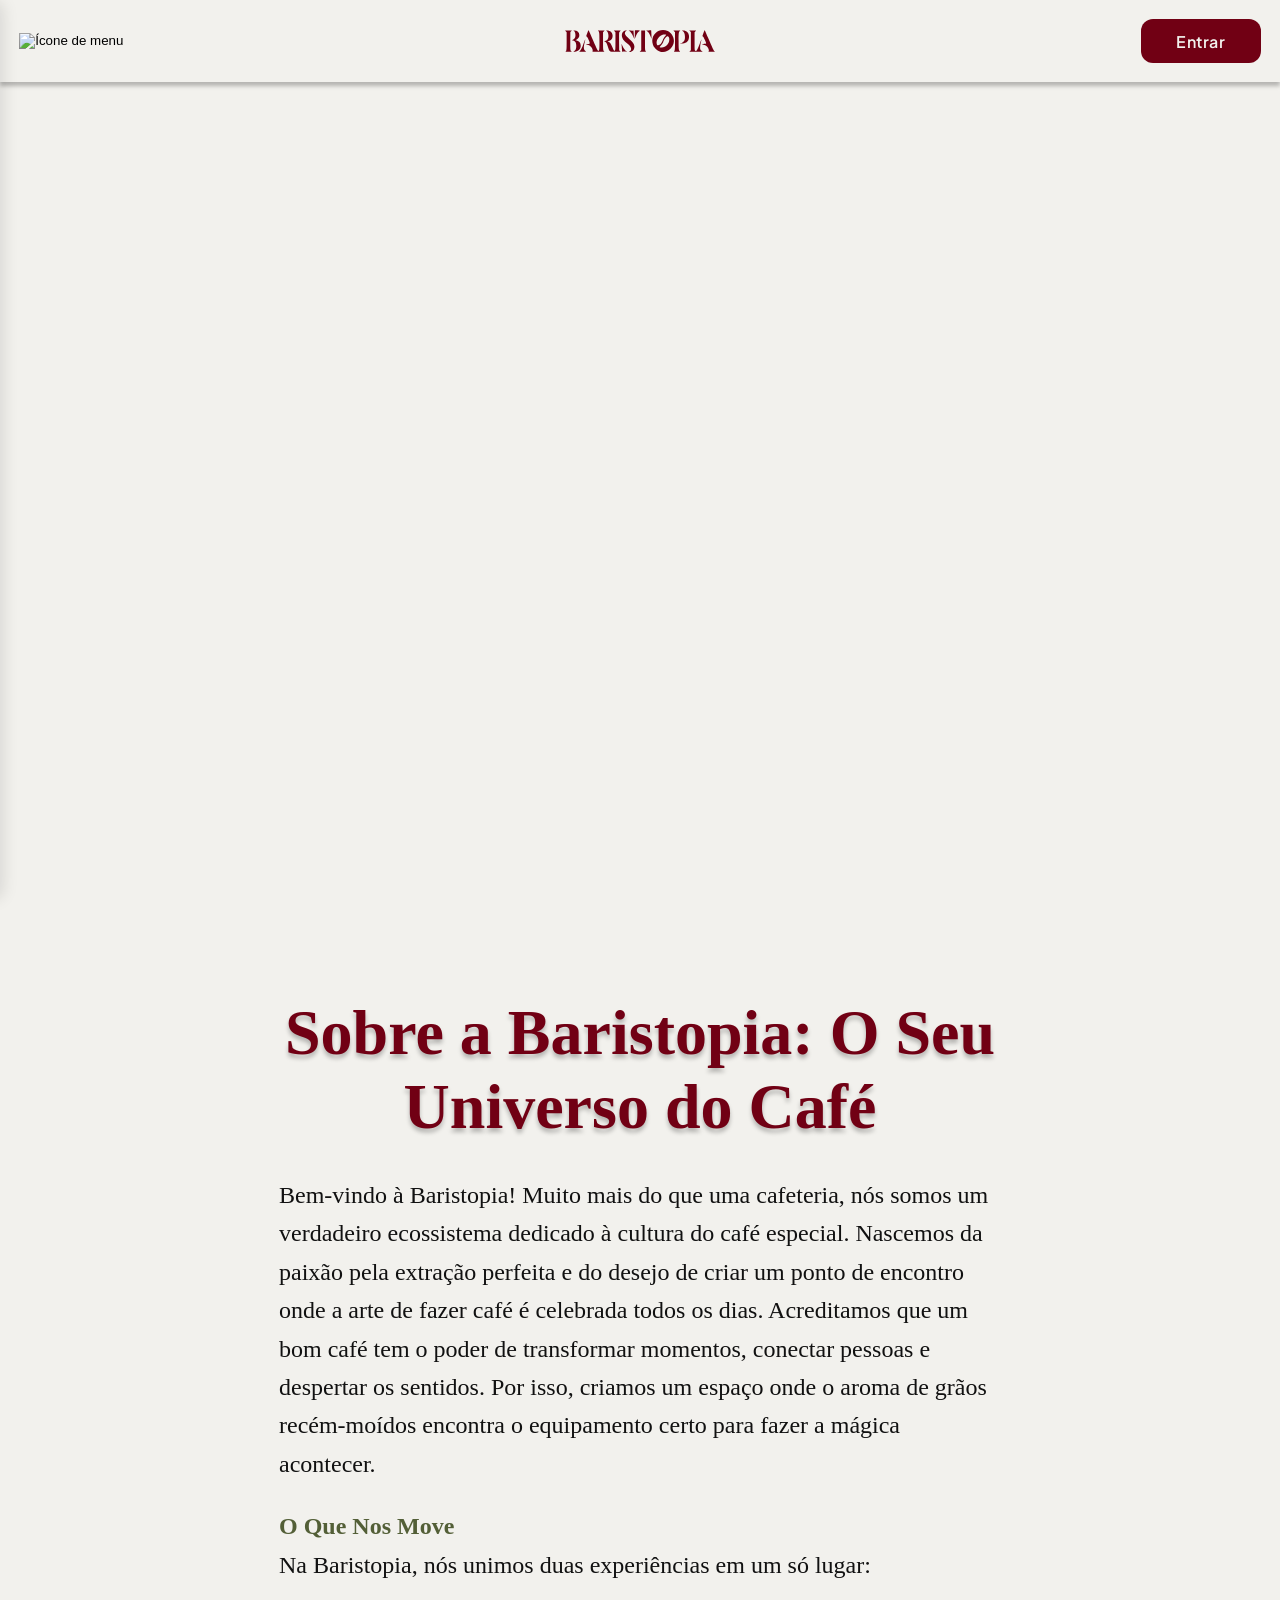
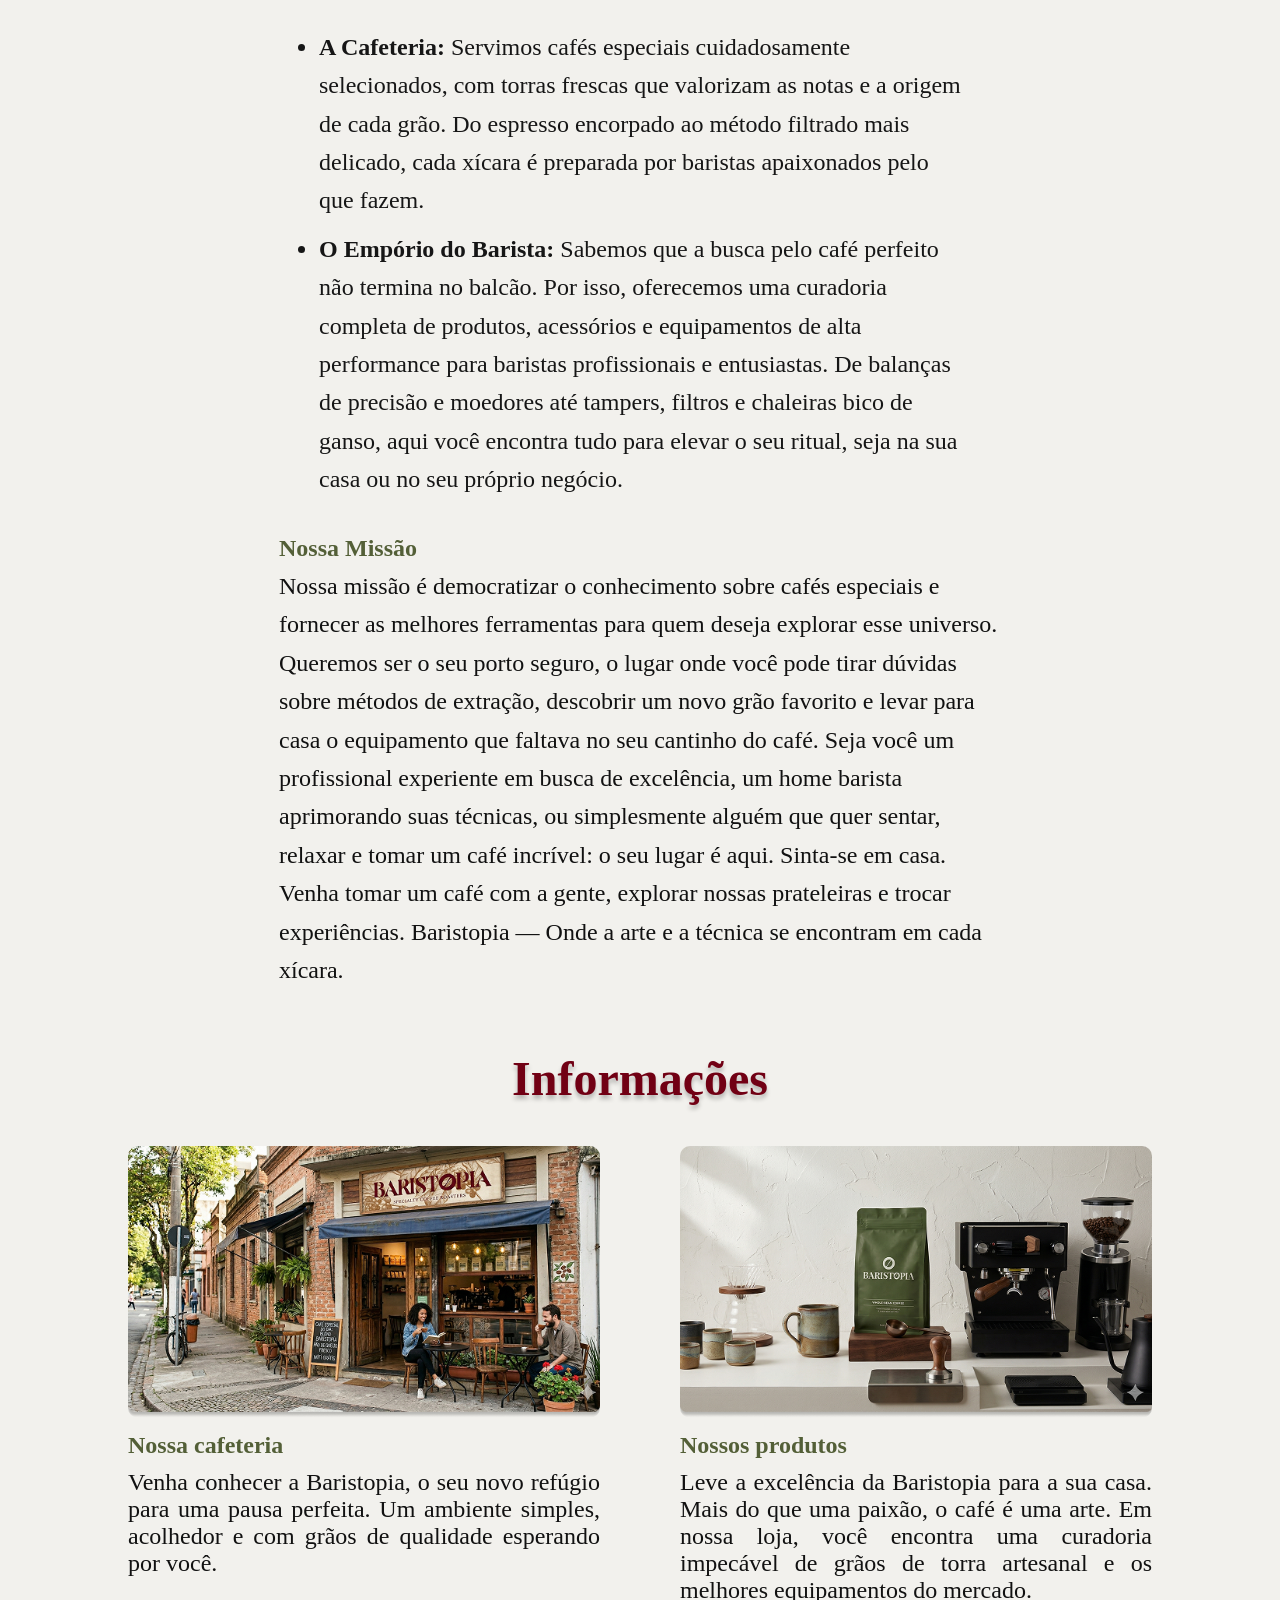
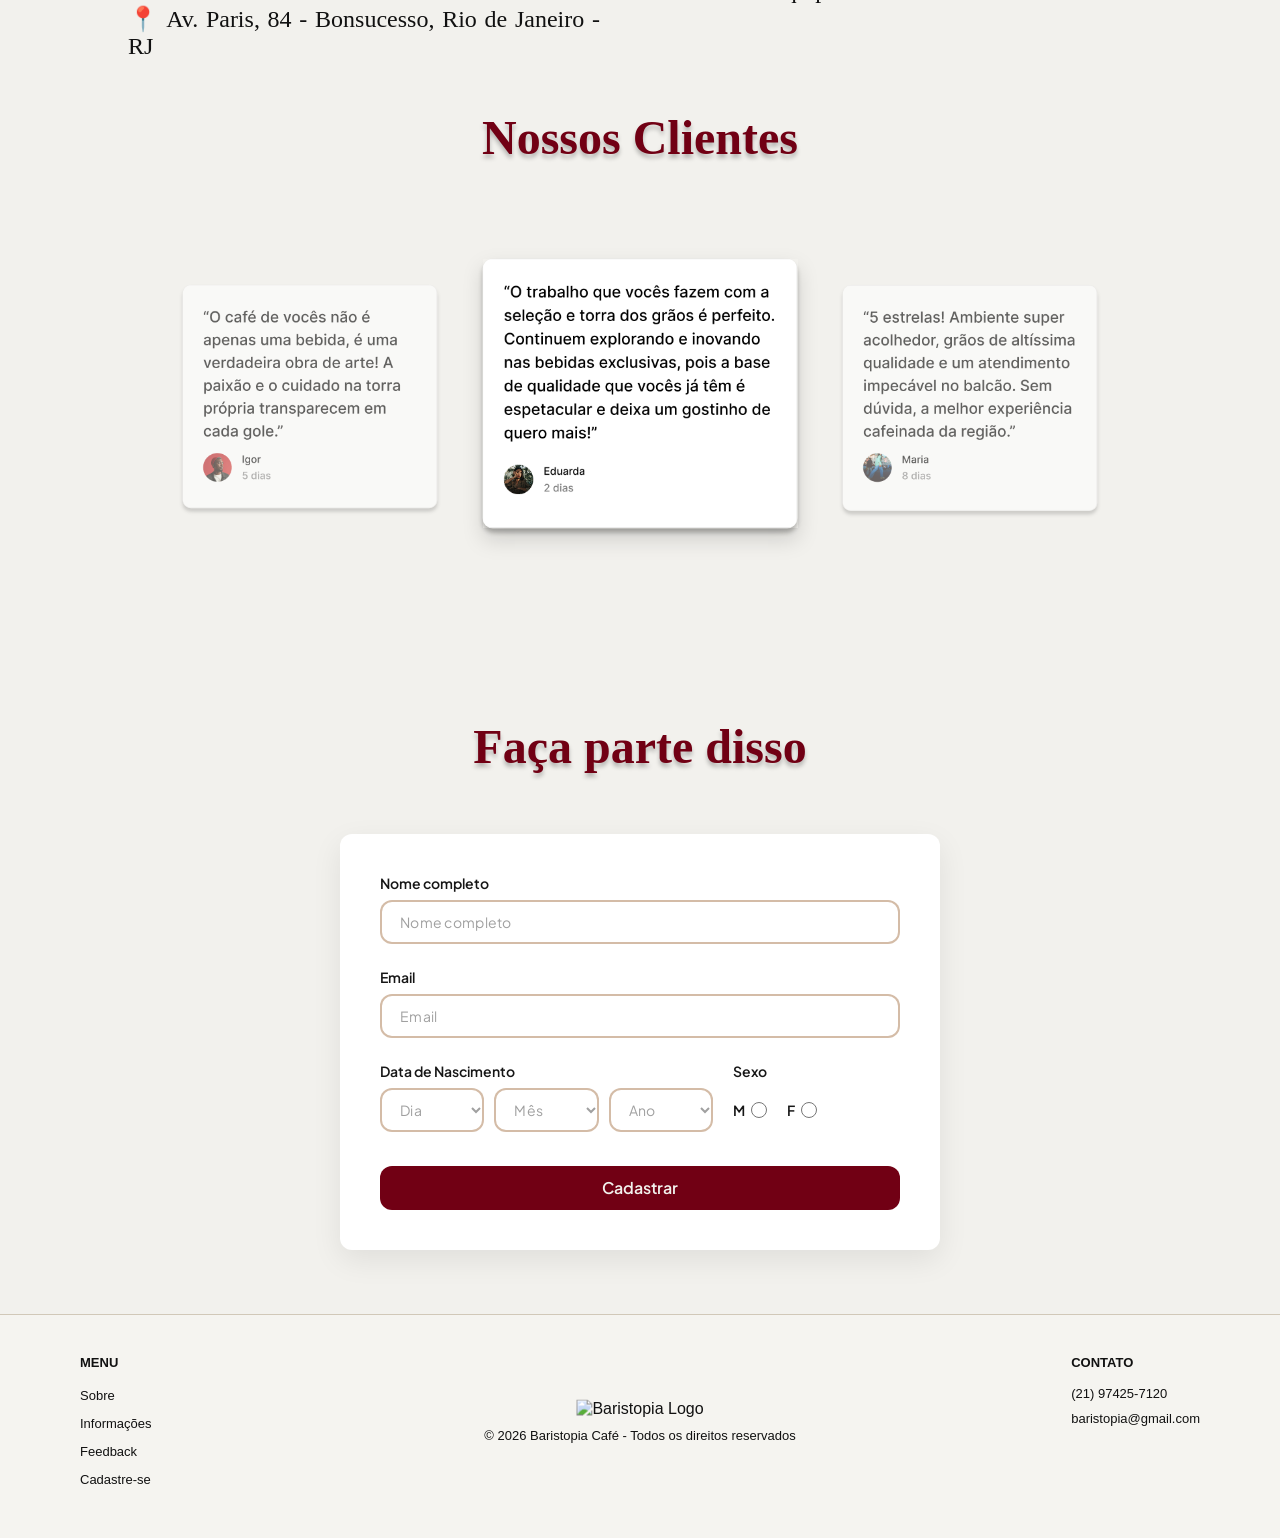
==== index.html @ da921f3c "atualização da página inicial" ====
<!DOCTYPE html>
<html lang="pt-br">
<head>
    <meta charset="UTF-8">
    <meta name="viewport" content="width=device-width, initial-scale=1.0">
    <title>Baristopia | Inicio</title>
    <!--Ícone da aba-->
    <link rel="icon" type="image/svg+xml" href="../assets/icons/logo-light.svg">
    <link rel="stylesheet" href="../css/main.css">
    <link rel="stylesheet" href="../css/components/modal.css">
    <link rel="stylesheet" href="../css/responsive.css">
    <link rel="stylesheet" href="../css/components/scrollbar.css">
</head>

<body>

    <div id="navbar-root"></div>
    
    <div class="container-imagem-inicio">
        <video autoplay loop muted playsinline class="imagem-inicio">
            <source src="/assets/video/20534643-uhd_3840_2160_24fps.mp4" type="video/mp4">
        </video>
    </div>

    <main>
        
        <section id="sobre" class="sobre">
            <h2 class="sobre-titulo">Sobre a Baristopia: O Seu Universo do Café</h2>
            
            <div class="sobre-caixa">
                <p class="sobre-paragrafo">
                    Bem-vindo à Baristopia! Muito mais do que uma cafeteria, nós somos um verdadeiro ecossistema dedicado à cultura do café especial. Nascemos da paixão pela extração perfeita e do desejo de criar um ponto de encontro onde a arte de fazer café é celebrada todos os dias. Acreditamos que um bom café tem o poder de transformar momentos, conectar pessoas e despertar os sentidos. Por isso, criamos um espaço onde o aroma de grãos recém-moídos encontra o equipamento certo para fazer a mágica acontecer.
                </p>

                <h5 class="titulo-simples">O Que Nos Move</h5>
                <p class="sobre-paragrafo">Na Baristopia, nós unimos duas experiências em um só lugar:</p>
                <ul>
                    <li><strong>A Cafeteria:</strong> Servimos cafés especiais cuidadosamente selecionados, com torras frescas que valorizam as notas e a origem de cada grão. Do espresso encorpado ao método filtrado mais delicado, cada xícara é preparada por baristas apaixonados pelo que fazem.</li>
                    <li><strong>O Empório do Barista:</strong> Sabemos que a busca pelo café perfeito não termina no balcão. Por isso, oferecemos uma curadoria completa de produtos, acessórios e equipamentos de alta performance para baristas profissionais e entusiastas. De balanças de precisão e moedores até tampers, filtros e chaleiras bico de ganso, aqui você encontra tudo para elevar o seu ritual, seja na sua casa ou no seu próprio negócio.</li>
                </ul>

                <h5 class="titulo-simples">Nossa Missão</h5>
                <p class="sobre-paragrafo">
                    Nossa missão é democratizar o conhecimento sobre cafés especiais e fornecer as melhores ferramentas para quem deseja explorar esse universo. Queremos ser o seu porto seguro, o lugar onde você pode tirar dúvidas sobre métodos de extração, descobrir um novo grão favorito e levar para casa o equipamento que faltava no seu cantinho do café. Seja você um profissional experiente em busca de excelência, um home barista aprimorando suas técnicas, ou simplesmente alguém que quer sentar, relaxar e tomar um café incrível: o seu lugar é aqui. Sinta-se em casa. Venha tomar um café com a gente, explorar nossas prateleiras e trocar experiências. Baristopia — Onde a arte e a técnica se encontram em cada xícara.
                </p>
            </div>
        </section>

        <section id="informacoes" class="informações">
            <h2 class="informações-titulo">Informações</h2>
            
            <div class="informações-caixa">
                <div class="informações-card">
                    <img src="../assets/img/FOTO FRENTE LOJA.png" alt="Fachada da cafeteria Baristopia" class="informações-imagem">
                    <div class="caixa-textos-informações">
                        <h3 class="info-informações">Nossa cafeteria</h3>
                        <p class="paragrafo-informações">Venha conhecer a Baristopia, o seu novo refúgio para uma pausa perfeita. Um ambiente simples, acolhedor e com grãos de qualidade esperando por você.</p>
                        <br>
                        <p class="paragrafo-informações">📍 Av. Paris, 84 - Bonsucesso, Rio de Janeiro - RJ</p>
                    </div>
                </div>
                
                <div class="informações-card">
                    <img src="../assets/img/BANNER 1.png" alt="Equipamentos e grãos de café especiais" class="informações-imagem">
                    <div class="caixa-textos-informações">
                        <h3 class="info-informações">Nossos produtos</h3>
                        <p class="paragrafo-informações">Leve a excelência da Baristopia para a sua casa. Mais do que uma paixão, o café é uma arte. Em nossa loja, você encontra uma curadoria impecável de grãos de torra artesanal e os melhores equipamentos do mercado.</p>
                    </div>
                </div>
            </div>
        </section>

<!-- ESTRUTURA DA SESSÃO FEEDBACK(INICIO)-->

        <section id="feedback" class="feedback">
            <h2 class="feedback-titulo">Nossos Clientes</h2>

            <div class="carrossel-container">
                <div class="feedback-caixa" id="track">
                    
                    <div class="feedback-card pos-esq">
                        <img src="../assets/img/Igor comentario.png" alt="Comentário do cliente Igor" class="feedback-imagem">
                    </div>
                    
                    <div class="feedback-card pos-cen"> 
                        <img src="../assets/img/Eduarda comentario.png" alt="Comentário da cliente Eduarda" class="feedback-imagem">
                    </div>
                    
                    <div class="feedback-card pos-dir">
                        <img src="../assets/img/Maria comentario.png" alt="Comentário da cliente Maria" class="feedback-imagem">
                    </div>

                </div>
            </div>
        </section>

<!-- ESTRUTURA DA SESSÃO FEEDBACK(FINAL)-->

        <section id="formulario-sessao" class="formulario">
            <h2 class="cadastro-titulo">Faça parte disso</h2>
            
            <div class="card-formulario">
                <form class="formulario-cadastro" id="formulario" action="#" method="POST">

                    <div class="grupo-form">
                        <label for="nome">Nome completo</label>
                        <input type="text" id="nome" name="nome" placeholder="Nome completo" class="campo-form" required>
                    </div>

                    <div class="grupo-form">
                        <label for="email">Email</label>
                        <input type="email" id="email" name="email" placeholder="Email" class="campo-form" required>
                    </div>

                    <div class="linha-dividida">
                        
                        <div class="grupo-form box-data">
                            <label>Data de Nascimento</label>
                            <div class="caixa-selects">
                                <select name="dia" id="dia" class="campo-form select-data" required>
                                    <option value="" disabled selected>Dia</option>
                                </select>
                                
                                <select name="mes" id="mes" class="campo-form select-data" required>
                                    <option value="" disabled selected>Mês</option>
                                </select>
                                
                                <select name="ano" id="ano" class="campo-form select-data" required>
                                    <option value="" disabled selected>Ano</option>
                                </select>
                            </div>
                        </div>

                        <div class="grupo-form box-sexo">
                            <label>Sexo</label>
                            <div class="caixa-radios">
                                <label class="radio-label">
                                    M <input type="radio" name="sexo" value="M" required>
                                </label>
                                <label class="radio-label">
                                    F <input type="radio" name="sexo" value="F" required>
                                </label>
                            </div>
                        </div>

                    </div>

                    <button type="submit" class="botao-form botao-largo">Cadastrar</button>

                </form>
            </div>
        </section>

    </main>

    <footer class="rodape-baristopia">
    
    <div class="coluna-rodape menu">
        <h4>MENU</h4>
        <ul>
        <li><a href="#sobre">Sobre</a></li>
        <li><a href="#informacoes">Informações</a></li>
        <li><a href="#feedback">Feedback</a></li>
        <li><a href="../pages/form.html">Cadastre-se</a></li>
        </ul>
    </div>

    <div class="coluna-rodape marca">
        <img src="../assets/img/logo Baristopia.svg" alt="Baristopia Logo" class="logo-img">
        <p>&copy; 2026 Baristopia Café - Todos os direitos reservados</p>
    </div>

    <div class="coluna-rodape contato">
        <h4>CONTATO</h4>
        <p>(21) 97425-7120</p>
        <p>baristopia@gmail.com</p>
    </div>

    </footer>

    <script src="../js/navbar.js"></script>
    
    <script src="../js/main.js" defer></script>
    
</body>

</html>
---- css/main.css ----
@import url('reset.css');
@import url('fonts.css');
@import url('components/buttons.css');
@import url('components/inputs.css');

:root{
    /*Fontes primitivas*/
    --font-family-serif: 'DM Serif Display', serif;
    --font-family-sans: 'Plus Jakarta Sans', sans-serif;
    --font-family-display: 'Tenor sans', sans-serif;

    /*Fontes semânticas*/
    --ff-title: var(--font-family-serif);
    --ff-body: var(--font-family-sans);
    --ff-detail: var(--font-family-display);

    /* Paleta base */
    --cherry-light: #A61A2E;
    --cherry-medium: #710014;
    --cherry-dark: #4D000E;

    --olive-light: #7A8B56;
    --olive-medium: #535F37;
    --olive-dark: #3A4226;
    
    --beige-light: #E5D8CC;
    --beige-medium: #D4BCA7;
    --beige-dark: #B38F6F;

    --offwhite: #F2F1ED;
    --charcoal: #161616;

    
    /* Cores semânticas*/
    
    /*Cores globais*/
    --bg-light: var(--offwhite);
    --text-light: var(--charcoal);
    --clr-primaria: var(--cherry-medium);
    --clr-secundaria: var(--olive-medium);

    /* Botão primário*/
    --btn-primary-bg-default: var(--cherry-medium);
    --btn-primary-bg-hover: var(--cherry-light);
    --btn-primary-bg-pressed: var(--cherry-dark);
    
    --btn-primary-text-default: var(--offwhite);
    --btn-primary-text-disabled: var(--beige-dark);
    
    /* Botão secundário */
    --btn-secondary-text-default: var(--beige-dark);
    
    --btn-secondary-bg-hover: var(--beige-medium);
    --btn-secondary-text-hover: var(--charcoal);    
    
    --btn-secondary-bg-pressed: var(--beige-dark);  
    --btn-secondary-text-pressed: var(--offwhite);
    
    /* Botão terciário */
    --btn-tertiary-text-default: var(--beige-dark);
    --btn-tertiary-text-hover: var(--cherry-medium);
    --btn-tertiary-text-pressed: var(--cherry-dark);
    
    /* cores globais dos botões */
    --btn-border-default: var(--beige-dark);
    --btn-bg-disabled: var(--beige-light);
    --btn-text-disabled: var(--charcoal);
    --btn-focus-outline: var(--olive-medium);


    /* estrutura dos botões */
    --btn-height:44px;
    --btn-min-width: 120px;
    --btn-padding: 8px 16px;
    --btn-border-radius: 12px;
    --btn-font-family: var(--ff-body);
    --btn-font-size: 16px;
    --btn-letter-spacing: 0.04em;
    --btn-transition: all 0.2s ease-in-out;
    --btn-box-shadow: 0px 6px 10px color-mix(in srgb, var(--charcoal) 20%, transparent);
    --btn-transform: translateY(-0.8px); 

    /*estrutura dos inputs*/
    --input-box-sizing: border-box;
    --input-height: 44px;
    --input-min-width: 100px;
    --input-border-radius: 12px;
    --input-pd: 12px 16px;
    --input-ff: var(--ff-body);
    --input-fs: 14px;
    --input-ls: 0.02em;
    --input-bg: var(--offwhite);
}

html, body{
    background-color: var(--bg-light);
    color: var(--text-light);
    scroll-behavior: smooth;
    overflow-x: hidden;
    width: 100%;
    position: relative;
    margin: 0;
    padding: 0;
}

.container-imagem-inicio {
    /* Define o container para o tamanho exato da tela */
    width: 100%;
    height: 100vh;
    overflow: hidden; /* Esconde qualquer pedaço da imagem que vazar */
}

.imagem-inicio {
    width: 100%;
    height: 100%;
    
    /* A mágica acontece aqui: faz a imagem se comportar como um background-size: cover */
    object-fit: cover; 
    
    /* Centraliza o foco da imagem */
    object-position: center;
}

.navegacao {
    position: fixed;
    top: 0;
    left: 0;
    width: 100%;
    z-index: 100;
    padding: 1.2rem;
    box-shadow: rgba(0, 0, 0, 0.25) 0px 4px 4px;
    transition: background-color 0.4s ease, box-shadow 0.4s ease, padding 0.4s ease;
}

.navegacao.com-fundo {
    background-color: var(--bg-light);
    box-shadow: rgba(0, 0, 0, 0.25) 0px 4px 4px;
    padding: 1rem 1.5rem;
}

.navegacao-links {
    display: flex;
    align-items: center;
    justify-content: space-between;
    max-width: 100%;
    margin: 0 auto;
}

.logo {
    position: fixed;
    left: 50%;
    transform: translateX(-50%);
    max-width: 150px;
    width: 100%;
}

.sobre {
    display: flex;
    flex-direction: column;;
    align-items: center;
    justify-content: center;
    padding: 6rem 2rem;
    max-width: 850px;
    margin: 0 auto;
    margin-bottom: -90px;
}

.sobre-caixa ul {
    padding: 20px 40px;
    list-style-type: disc;
}

.titulo-simples {
    font-size: 24px;
    color: var(--clr-secundaria);
    margin-bottom: 0%;
    text-align: left;
}

.sobre-titulo {
    text-shadow: 0px 4px 4px rgba(0, 0, 0, 0.25);
    font-size: 64px;
    max-width: 750px;
    color: var(--clr-primaria);
    margin-bottom: 0px;
    text-align: center;
}

.sobre-caixa {
    padding: 2rem;
    border-radius: 10px;
    font-size: 24px;
    line-height: 1.6;
    text-align: left;
}

.sobre-paragrafo {
    margin-bottom: 24px;
    font-size: 24px;
    text-align: left;
}

.informações-titulo {
    text-shadow: 0px 4px 4px rgba(0, 0, 0, 0.25);
    font-size: 48px;
    color: var(--clr-primaria);
    margin-bottom: 40px;
    text-align: center;
}

.informações-caixa {
    display: grid;
    grid-template-columns: repeat(auto-fit, minmax(300px, 1fr));
    gap: 5rem;
    max-width: 80%;
    margin: 0 auto;
    margin-bottom: 40px;
}

.informações-imagem {
    width: 100%;
    height: auto;
    border-radius: 10px;
    margin-bottom: 10px;
}

.info-informações {
    font-size: 24px;
    color: var(--clr-secundaria);
    margin-bottom: 10px;
    text-align: left;
}

.paragrafo-informações {
    font-size: 24px;
    text-align: justify;
}
/* --- Seção Feedback (inicio) --- */

.feedback-titulo {
    text-shadow: 0px 4px 4px rgba(0, 0, 0, 0.25);
    font-size: 48px;
    color: var(--clr-primaria);
    margin-bottom: 60px;
    text-align: center;
}

.carrossel-container {
    width: 100%;
    padding: 40px 0;
    display: flex;
    justify-content: center;
    overflow: hidden; /* Esconde o que vazar pros lados */
}

.feedback-caixa {
    position: relative;
    width: 110%;
    max-width: 900px;
    height: 350px; /* Importante: ajuste esse valor conforme a altura real da sua imagem */
    cursor: pointer;
}

.feedback-card {
    position: absolute;
    left: 50%; /* Ponto de partida de todos é o meio exato */
    top: 0;
    width: 300px;
    margin-left: -150px; /* Puxa metade da largura para centralizar o eixo perfeitamente */
    transition: all 0.8s ease-in-out; /* Transição suave de 0.8 segundos */
}

/* --- As classes que o JS vai ficar trocando --- */

.pos-esq {
    transform: translateX(-110%) scale(0.85); /* Joga pra esquerda e diminui */
    opacity: 0.6; /* Deixa mais transparente */
    z-index: 1; /* Fica atrás */
}

.pos-cen {
    transform: translateX(0) scale(1.05); /* Fica no meio e aumenta */
    opacity: 1; /* Totalmente visível */
    z-index: 3; /* Fica na frente de todos */
    box-shadow: 0px 10px 20px rgba(0,0,0,0.15);
}

.pos-dir {
    transform: translateX(110%) scale(0.85); /* Joga pra direita e diminui */
    opacity: 0.6;
    z-index: 1; /* Fica atrás */
}

.feedback-imagem {
    width: 100%;
    display: block;
    border-radius: 8px;
    height: auto;
    border-radius: 10px;
    box-shadow: rgba(0, 0, 0, 0.25) 0px 4px 4px;
}

/* --- Seção Formulário (final) --- */

.cadastro-titulo {
    text-shadow: 0px 4px 4px rgba(0, 0, 0, 0.25);
    font-size: 48px;
    color: var(--clr-primaria);
    margin-bottom: 60px;
    text-align: center;
}

.formulario {
    padding: 4rem 2rem;
    display: flex;
    justify-content: center; /* Centraliza o card na tela */
    flex-direction: column; /* Empilha o título e o card na vertical */
    align-items: center;    /* Centraliza tudo no meio da tela */
}

/* O "Card" branco flutuante */
.card-formulario {
    background-color: #FFFFFF;
    padding: 40px;
    border-radius: 12px;
    width: 100%;
    max-width: 600px; /* Largura máxima idêntica a da imagem */
    box-shadow: 0px 10px 30px rgba(0, 0, 0, 0.08); /* Sombra bem suave e elegante */
}

.formulario-cadastro {
    display: flex;
    flex-direction: column;
    gap: 24px; /* Espaço entre as linhas do formulário */
}

.grupo-form {
    display: flex;
    flex-direction: column;
    gap: 8px;
}

.grupo-form label {
    font-family: var(--ff-body);
    color: var(--text-light); /* Cor do texto escuro */
    font-weight: 600;
    font-size: 14px;
}

.formulario-cadastro input,
.formulario-cadastro select {
    margin: 0; /* Mata o margin de 200px que estava quebrando tudo */
}

/* Estilo das Caixas de Input e Select */
.campo-form {
    width: 100%; /* Obriga o input a preencher todo o espaço disponível */
    box-sizing: border-box;
    height: var(--input-height);
    border-radius: var(--input-border-radius);
    padding: var(--input-pd);
    font-family: var(--input-ff);
    font-size: 14px;
    background: transparent;
    color: var(--text-light);
    outline: none;
    transition: border 0.3s ease;
}
/* Cor do texto quando é placeholder (placeholder-shown) */
.campo-form::placeholder,
.select-data:invalid {
    color: #A0A0A0; /* Cor cinza clarinha pros textos "Dia", "Mês", etc */
}

.campo-form:focus {
    border-color: var(--clr-primaria); /* Fica vermelho quando clica */
}

/* --- Layout da Linha Dividida (Data e Sexo) --- */
.linha-dividida {
    display: flex;
    justify-content: space-between;
    gap: 20px;
}

/* Ajustes da área de Data */
.box-data {
    flex: 2; /* Ocupa mais espaço */
}

.caixa-selects {
    display: flex;
    gap: 10px;
}

.select-data {
    width: 100%;
    cursor: pointer;
}

/* Ajustes da área de Sexo */
.box-sexo {
    flex: 1; /* Ocupa menos espaço */
}

.caixa-radios {
    display: flex;
    align-items: center;
    gap: 20px;
    height: var(--input-height); /* Mesma altura dos inputs para alinhar certinho */
}

.radio-label {
    display: flex;
    align-items: center;
    gap: 6px;
    font-size: 14px;
    font-family: var(--ff-body);
    color: var(--text-light);
    cursor: pointer;
}

/* Customização da bolinha do Radio (opcional, para ficar na cor do tema) */

input[type="radio"] {
    accent-color: var(--clr-primaria);
    width: 16px;
    height: 16px;
    cursor: pointer;
}

/* Botão Largo de Cadastrar */
.botao-largo {
    width: 100%;
    height: var(--btn-height);
    border-radius: var(--btn-border-radius);
    background-color: var(--btn-primary-bg-default);
    color: var(--btn-primary-text-default);
    font-family: var(--btn-font-family);
    font-size: 16px;
    font-weight: 600;
    border: none;
    cursor: pointer;
    margin-top: 10px;
    transition: var(--btn-transition);
}

.botao-largo:hover {
    background-color: var(--btn-primary-bg-hover);
    transform: translateY(-2px);
}

/* footer */

/* o contêiner principal */
.rodape-baristopia {
  display: flex;
  justify-content: space-between;
  align-items: flex-start;
  background-color: #f5f4f0; /* um tom meio bege, meio pálido */
  padding: 40px 80px; 
  border-top: 1px solid #d1c8b8; /* a linha sutil no topo */
  font-family: sans-serif;
  color: #111;
  position: relative;
}

/* as colunas respirando */
.coluna-rodape {
  display: flex;
  flex-direction: column;
}

/* centralizando a marca no meio da tela */
.marca {
  position: absolute;
  left: 50%;
  top: 50%;
  transform: translate(-50%, -50%);
  
  display: flex;
  flex-direction: column;
  align-items: center;
  text-align: center;
  width: max-content; /* garante que o texto não quebre sem necessidade */
}

.logo-img {
  max-width: 220px;
  margin-bottom: 10px;
}

/* tipografia e pequenos detalhes */
h4 {
  font-size: 13px;
  margin-bottom: 16px;
  text-transform: uppercase;
}

ul {
  list-style: none;
  padding: 0;
  margin: 0;
}

li {
  margin-bottom: 10px;
}

a, p {
  text-decoration: none;
  color: #111;
  font-size: 13px;
  margin: 0 0 10px 0;
}

a:hover {
  opacity: 0.6; /* um efeito fantasma leve quando passa o mouse */
}

/*LOJA TESTE*/

.cafes-titulo {
    text-shadow: 0px 4px 4px rgba(0, 0, 0, 0.25);
    font-size: 48px;
    color: var(--clr-primaria);
    margin-bottom: 60px;
    text-align: center;
}

.equipamentos-titulo {
    text-shadow: 0px 4px 4px rgba(0, 0, 0, 0.25);
    font-size: 48px;
    color: var(--clr-primaria);
    margin-bottom: 60px;
    text-align: center;
}

.kits-titulo {
    text-shadow: 0px 4px 4px rgba(0, 0, 0, 0.25);
    font-size: 48px;
    color: var(--clr-primaria);
    margin-bottom: 60px;
    text-align: center;
}

.card-produto {
    background-color: #FFFFFF;
    border-radius: 16px;
    width: 100%;
    max-width: 280px; 
    display: flex;
    flex-direction: column;
    overflow: hidden; /* Garante que a imagem não vaze as bordas arredondadas */
    box-shadow: 0px 4px 12px color-mix(in srgb, var(--charcoal) 10%, transparent);
    padding-bottom: 24px;
    transition: transform 0.3s ease;
}

.card-produto:hover {
    transform: translateY(-4px); /* Efeito suave ao passar o mouse */
}

.card-imagem {
    width: 100%;
    display: flex;
    justify-content: center;
    /* Se a sua imagem for um PNG sem fundo, descomente a linha abaixo 
       para gerar aquele fundo bege da sua foto de referência: */
    /* background-color: #F8EFE6; */
}

.card-imagem img {
    width: 100%;
    height: auto;
    object-fit: cover;
}

/* Textos do Card */
.card-info {
    display: flex;
    flex-direction: column;
    align-items: center;
    text-align: center;
    padding: 24px 16px 20px;
}

.produto-titulo {
    font-family: var(--ff-title);
    font-size: 20px;
    color: var(--cherry-medium);
    margin-bottom: 4px;
    text-transform: uppercase;
}

.produto-peso {
    font-family: var(--ff-body);
    font-size: 14px;
    font-weight: 500;
    color: var(--cherry-medium);
    margin-bottom: 8px;
}

.produto-preco {
    font-family: var(--ff-title);
    font-size: 24px;
    font-weight: 600;
    color: var(--cherry-medium);
}

/* Área e alinhamento dos Botões */
.card-botoes {
    display: flex;
    flex-direction: column;
    gap: 12px;
    padding: 0 20px;
}

.card-botoes .btn {
    width: 100%; /* Força os botões a preencherem a largura do card */
    font-size: 13px; /* Reduz levemente para o texto longo caber bem */
    padding: 12px 16px;
}

/* Botão Secundário Vazado (Borda Vinho) */
.btn-outline {
    background-color: transparent;
    color: var(--cherry-medium);
    border: 1.5px solid var(--cherry-medium);
    font-family: var(--ff-body);
    font-weight: 600;
    border-radius: var(--btn-border-radius);
    transition: var(--btn-transition);
    cursor: pointer;
}

.btn-outline:hover {
    background-color: var(--cherry-medium);
    color: var(--offwhite);
}

.cafes-lista, .equipamentos-lista, .kits-lista {
    display: grid;
    grid-template-columns: repeat(auto-fit, minmax(300px, 1fr));
    gap: 5rem;
    max-width: 80%;
    margin: 0 auto;
    margin-bottom: 40px;
    align-items: center;
}

/* --- Componente: Menu Lateral --- */

/* Tira o fundo do botão dos 3 traços */
.btn-menu {
    background: transparent;
    border: none;
    cursor: pointer;
    padding: 0;
    display: flex;
    align-items: center;
}

/* Estrutura do menu fora da tela */
.menu-lateral {
    position: fixed;
    top: 0;
    left: 0;
    width: 280px; 
    height: 100vh; /* Ocupa 100% da altura da tela */
    background-color: var(--beige-light); /* Puxando a cor da sua paleta */
    z-index: 9999; /* Garante que fique por cima de tudo */
    padding: 32px 24px;
    box-shadow: 4px 0 15px rgba(0, 0, 0, 0.1);
    border-top-right-radius: 12px;
    border-bottom-right-radius: 12px;
    
    /* A MÁGICA ACONTECE AQUI: */
    transform: translateX(-100%); /* Joga o menu inteiro pra fora da tela */
    transition: transform 0.4s ease-in-out; /* Faz a transição ser suave */
}

/* Quando o JavaScript adiciona essa classe, o menu vem pra posição 0 (original) */
.menu-lateral.aberto {
    transform: translateX(0);
}

/* Botão de Fechar (X) */
.btn-fechar-menu {
    background: transparent;
    border: none;
    color: var(--cherry-medium);
    cursor: pointer;
    padding: 0;
    margin-bottom: 40px;
}

.btn-fechar-menu:hover {
    color: var(--cherry-dark);
}

/* Lista de Links do menu */
.links-menu-lateral {
    list-style: none;
    padding: 0;
    margin: 0;
    display: flex;
    flex-direction: column;
}

/* As linhas separadoras igualzinhas à sua imagem */
.links-menu-lateral li {
    border-bottom: 1px solid var(--beige-medium);
}

.links-menu-lateral a {
    display: block;
    padding: 16px 0;
    text-decoration: none;
    color: var(--cherry-medium);
    font-family: var(--ff-body);
    font-weight: 500;
    font-size: 16px;
    transition: color 0.2s ease, padding-left 0.2s ease;
}

.links-menu-lateral a:hover {
    color: var(--cherry-dark);
    padding-left: 8px; /* Dá um efeitinho bem legal do link andando pro lado */
}
---- css/components/modal.css ----
.modal{
    width: 400px;
    height: fit-content;
    padding: 40px 30px;
    border-radius: 16px;
    background-color: #F2F1ED;
    box-shadow: 0px 6px 10px color-mix(in srgb, var(--charcoal) 30%, transparent);

    
    position: absolute;
    top: 70px;
    right: 16px;
    left: auto;
}

.modal[open]{
    display: flex;
    flex-direction: column;
}

.modal::backdrop{
    background-color: color-mix(in srgb, var(--charcoal) 30%, transparent);
}

.modal h2{
    margin-bottom: 20px;
    color: var(--text-light);
    font-family: var(--ff-title);
    font-weight: 400;
}

.modal p{
    color: var(--clr-primaria);
}

.modal #email{
    margin-bottom: 8px;
}

.close-button{
    margin-bottom: 10px;
    align-self: flex-end;
    height: 24px;
    width: 24px;
}

.close-button svg{
    color: var(--clr-primaria);
}
---- css/responsive.css ----
/* Regras aplicadas apenas para telas com largura máxima de 768px (Tablets e Celulares) */
@media (max-width: 768px) {
    
    .logo {
        display: none;
    }

    .marca {
        display: none;  
    }

    .linha-dividida {
        flex-direction: column; /* Coloca a Data em cima e o Sexo embaixo */
        gap: 24px;
    }

    .card-formulario {
        padding: 24px; /* Diminui o respiro do card no celular */
    }
    
    /* Redução geral de espaçamentos nas seções */
    .sobre, 
    .informações, 
    .feedback, 
    .formulario {
        padding: 4rem 1.5rem; /* Reduz o espaço nas laterais e em cima/baixo */
    }

    /* Ajuste da Tipografia (Títulos menores) */
    .sobre-titulo {
        font-size: 40px; 
    }

    .informações-titulo, 
    .feedback-titulo, 
    .cadastro-titulo {
        font-size: 32px;
        margin-bottom: 2rem;
    }

    /* Ajustes na caixa de texto "Sobre" */
    .sobre-caixa {
        padding: 1.5rem;
        font-size: 16px; /* Texto um pouco menor para não cansar a leitura */
    }

    .sobre-caixa ul {
        padding: 10px 20px; /* Reduz o recuo dos marcadores no celular */
    }

    /* Ajustes no Grid e Cards */
    .informações-caixa,
    .feedback-caixa {
        grid-template-columns: 1fr; 
        gap: 2rem; 
    }

    .paragrafo-informações,
    .sobre-paragrafo, 
    .feedback-paragrafo {
        font-size: 16px;
    }

    /* Correção do Efeito de Destaque */
    #card-central {
        transform: scale(1); /* Retira o zoom para que os cards empilhados fiquem uniformes */
    }

    /* Ajuste da Navegação (Menu) */
    .navegacao {
        padding: 1rem;
    }

    .navegacao-links .btn {
        /* Oculta ou diminui o botão de "Entrar" se faltar espaço*/
        min-width: auto;
        padding: 8px 12px;
    }
}

/* Regras para telas MUITO pequenas (Celulares antigos) */
@media (max-width: 480px) {
    .sobre-titulo {
        font-size: 32px;
    }
    
    .titulo-simples {
        font-size: 20px;
    }
}
---- css/components/scrollbar.css ----
.form-scroll{
    overflow-y: auto;
    padding-right: 20px;
}

.form-scroll::-webkit-scrollbar{
    width: 22px;
}

.form-scroll::-webkit-scrollbar-track{
    background-color: #E5D8CC;
    border-radius: 10px;
}

.form-scroll::-webkit-scrollbar-thumb{
    background-color: #B38F6F80;
    border-radius: 10px;
    border: 4px solid #E5D8CC;
}
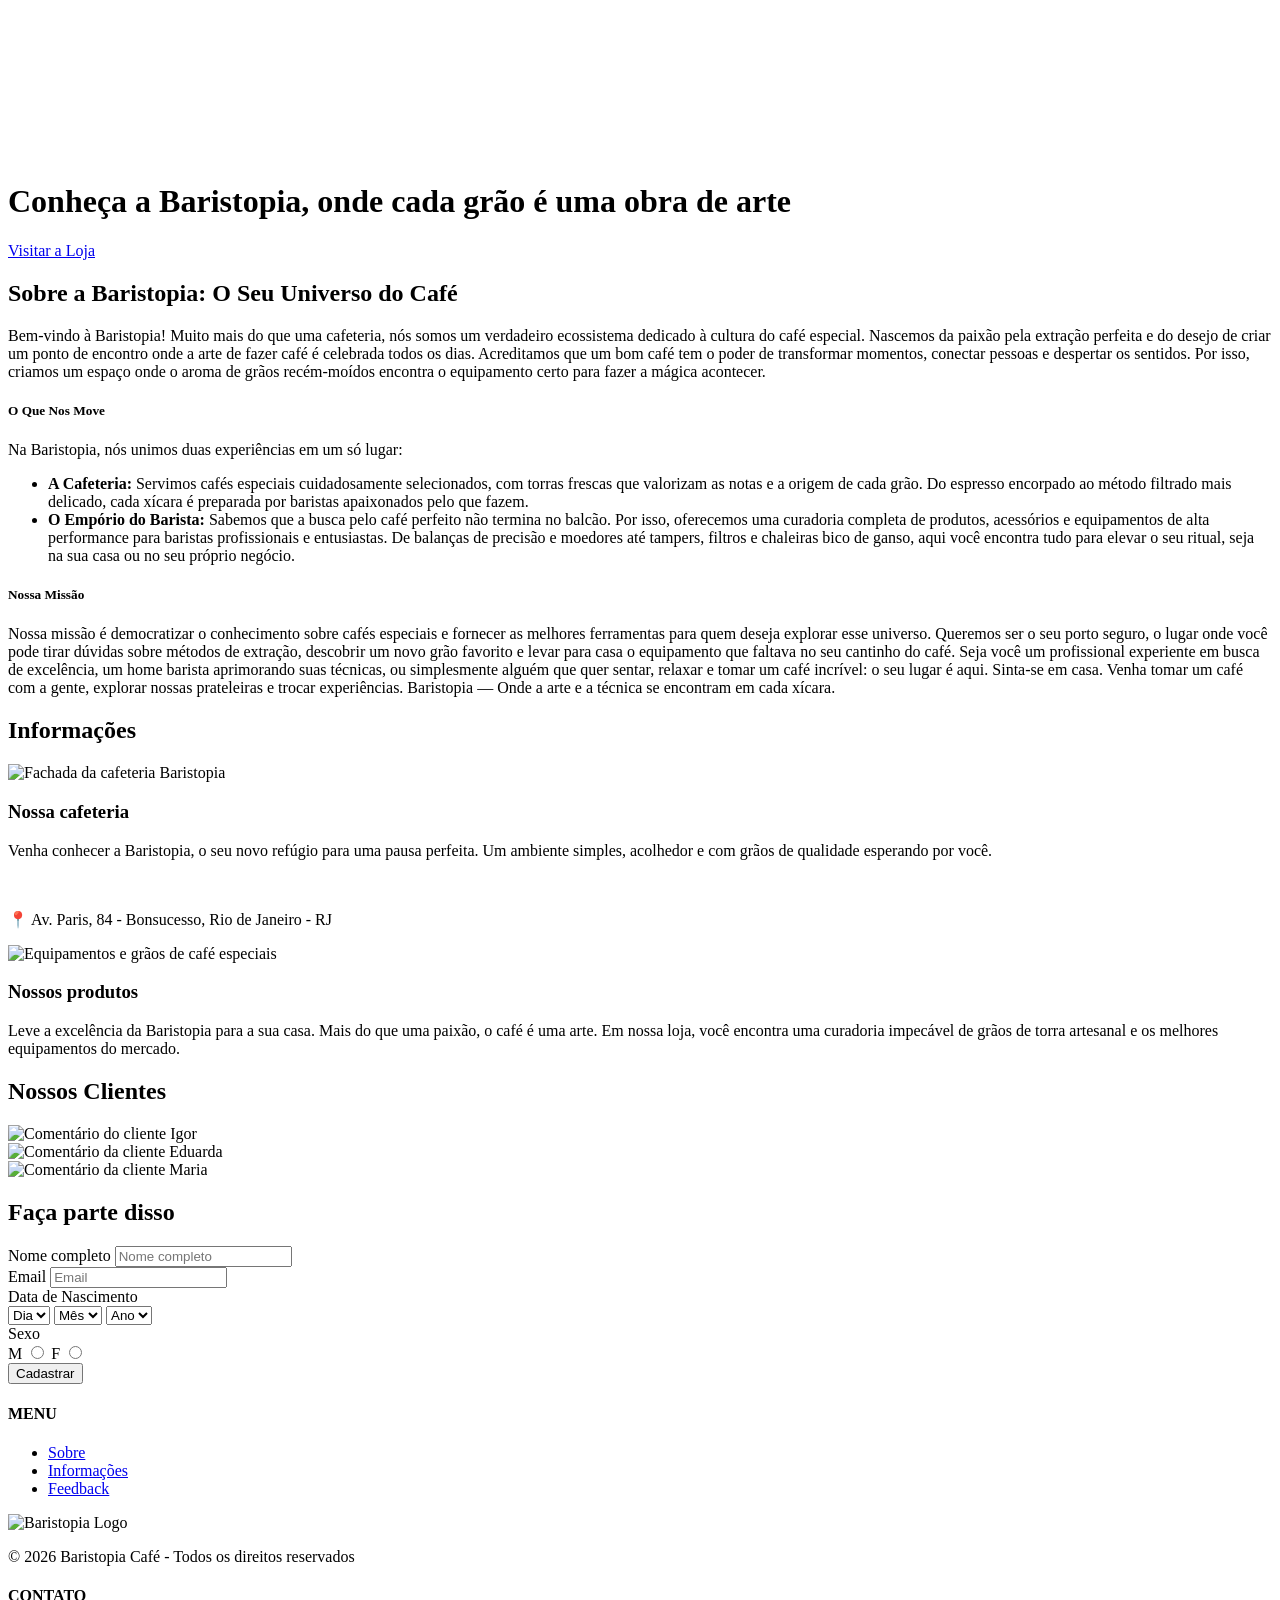
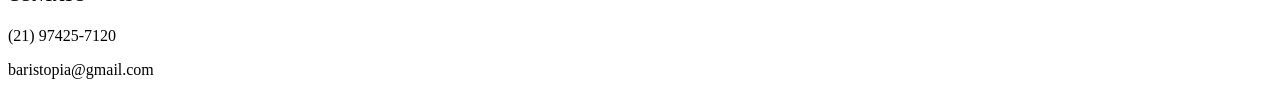
==== commit ecf8ae7b: "Add files via upload" ====
--- a/index.html
+++ b/index.html
@@ -6,21 +6,26 @@
     <title>Baristopia | Inicio</title>
     <!--Ícone da aba-->
     <link rel="icon" type="image/svg+xml" href="../assets/icons/logo-light.svg">
-    <link rel="stylesheet" href="../css/main.css">
     <link rel="stylesheet" href="../css/components/modal.css">
     <link rel="stylesheet" href="../css/responsive.css">
     <link rel="stylesheet" href="../css/components/scrollbar.css">
+    <link rel="stylesheet" href="../css/main.css">
 </head>
 
 <body>
 
+    <header class="secao-inicio">
+        <video autoplay loop muted playsinline class="video-fundo">
+            <source src="../assets/video/20534643-uhd_3840_2160_24fps.mp4" type="video/mp4">
+        </video>
+
+        <div class="hero-conteudo">
+            <h1 class="hero-titulo">Conheça a Baristopia, onde cada grão é uma obra de arte</h1>
+            <a href="../pages/principal.html" class="btn-loja">Visitar a Loja</a>
+        </div>
+    </header>
+
     <div id="navbar-root"></div>
-    
-    <div class="container-imagem-inicio">
-        <video autoplay loop muted playsinline class="imagem-inicio">
-            <source src="/assets/video/20534643-uhd_3840_2160_24fps.mp4" type="video/mp4">
-        </video>
-    </div>
 
     <main>
         
@@ -46,7 +51,7 @@
             </div>
         </section>
 
-        <section id="informacoes" class="informações">
+        <section id="informações" class="informações">
             <h2 class="informações-titulo">Informações</h2>
             
             <div class="informações-caixa">
@@ -96,6 +101,8 @@
 
 <!-- ESTRUTURA DA SESSÃO FEEDBACK(FINAL)-->
 
+<!-- ESTRUTURA DA SESSÃO FORMULARIO(INICIO)-->
+
         <section id="formulario-sessao" class="formulario">
             <h2 class="cadastro-titulo">Faça parte disso</h2>
             
@@ -104,7 +111,7 @@
 
                     <div class="grupo-form">
                         <label for="nome">Nome completo</label>
-                        <input type="text" id="nome" name="nome" placeholder="Nome completo" class="campo-form" required>
+                        <input type="text" id="fullname" name="nome" placeholder="Nome completo" class="campo-form" required>
                     </div>
 
                     <div class="grupo-form">
@@ -117,15 +124,15 @@
                         <div class="grupo-form box-data">
                             <label>Data de Nascimento</label>
                             <div class="caixa-selects">
-                                <select name="dia" id="dia" class="campo-form select-data" required>
+                                <select name="dia" id="dia" class="campo-form select-data" >
                                     <option value="" disabled selected>Dia</option>
                                 </select>
                                 
-                                <select name="mes" id="mes" class="campo-form select-data" required>
+                                <select name="mes" id="mes" class="campo-form select-data" >
                                     <option value="" disabled selected>Mês</option>
                                 </select>
                                 
-                                <select name="ano" id="ano" class="campo-form select-data" required>
+                                <select name="ano" id="ano" class="campo-form select-data" >
                                     <option value="" disabled selected>Ano</option>
                                 </select>
                             </div>
@@ -135,21 +142,23 @@
                             <label>Sexo</label>
                             <div class="caixa-radios">
                                 <label class="radio-label">
-                                    M <input type="radio" name="sexo" value="M" required>
+                                    M <input type="radio" id="M" name="sexo" value="M" required>
                                 </label>
                                 <label class="radio-label">
-                                    F <input type="radio" name="sexo" value="F" required>
+                                    F <input type="radio" id="F" name="sexo" value="F" required>
                                 </label>
                             </div>
                         </div>
 
                     </div>
 
-                    <button type="submit" class="botao-form botao-largo">Cadastrar</button>
+                    <button type="submit" id="mini-form-id" class="botao-form botao-largo">Cadastrar</button>
 
                 </form>
             </div>
         </section>
+                        
+<!-- ESTRUTURA DA SESSÃO FORMULARIO(FINAL)-->
 
     </main>
 
@@ -159,13 +168,12 @@
         <h4>MENU</h4>
         <ul>
         <li><a href="#sobre">Sobre</a></li>
-        <li><a href="#informacoes">Informações</a></li>
+        <li><a href="#informações">Informações</a></li>
         <li><a href="#feedback">Feedback</a></li>
-        <li><a href="../pages/form.html">Cadastre-se</a></li>
         </ul>
     </div>
 
-    <div class="coluna-rodape marca">
+    <div class="coluna-rodape-marca">
         <img src="../assets/img/logo Baristopia.svg" alt="Baristopia Logo" class="logo-img">
         <p>&copy; 2026 Baristopia Café - Todos os direitos reservados</p>
     </div>
@@ -178,10 +186,10 @@
 
     </footer>
 
-    <script src="../js/navbar.js"></script>
-    
-    <script src="../js/main.js" defer></script>
-    
+    <script src="../js/components/navbar.js"></script>
+    <script type="module" src="../js/main.js" defer></script>
+    <script src="../js/components/carousel.js" defer></script>
+
 </body>
 
-</html>
+</html>
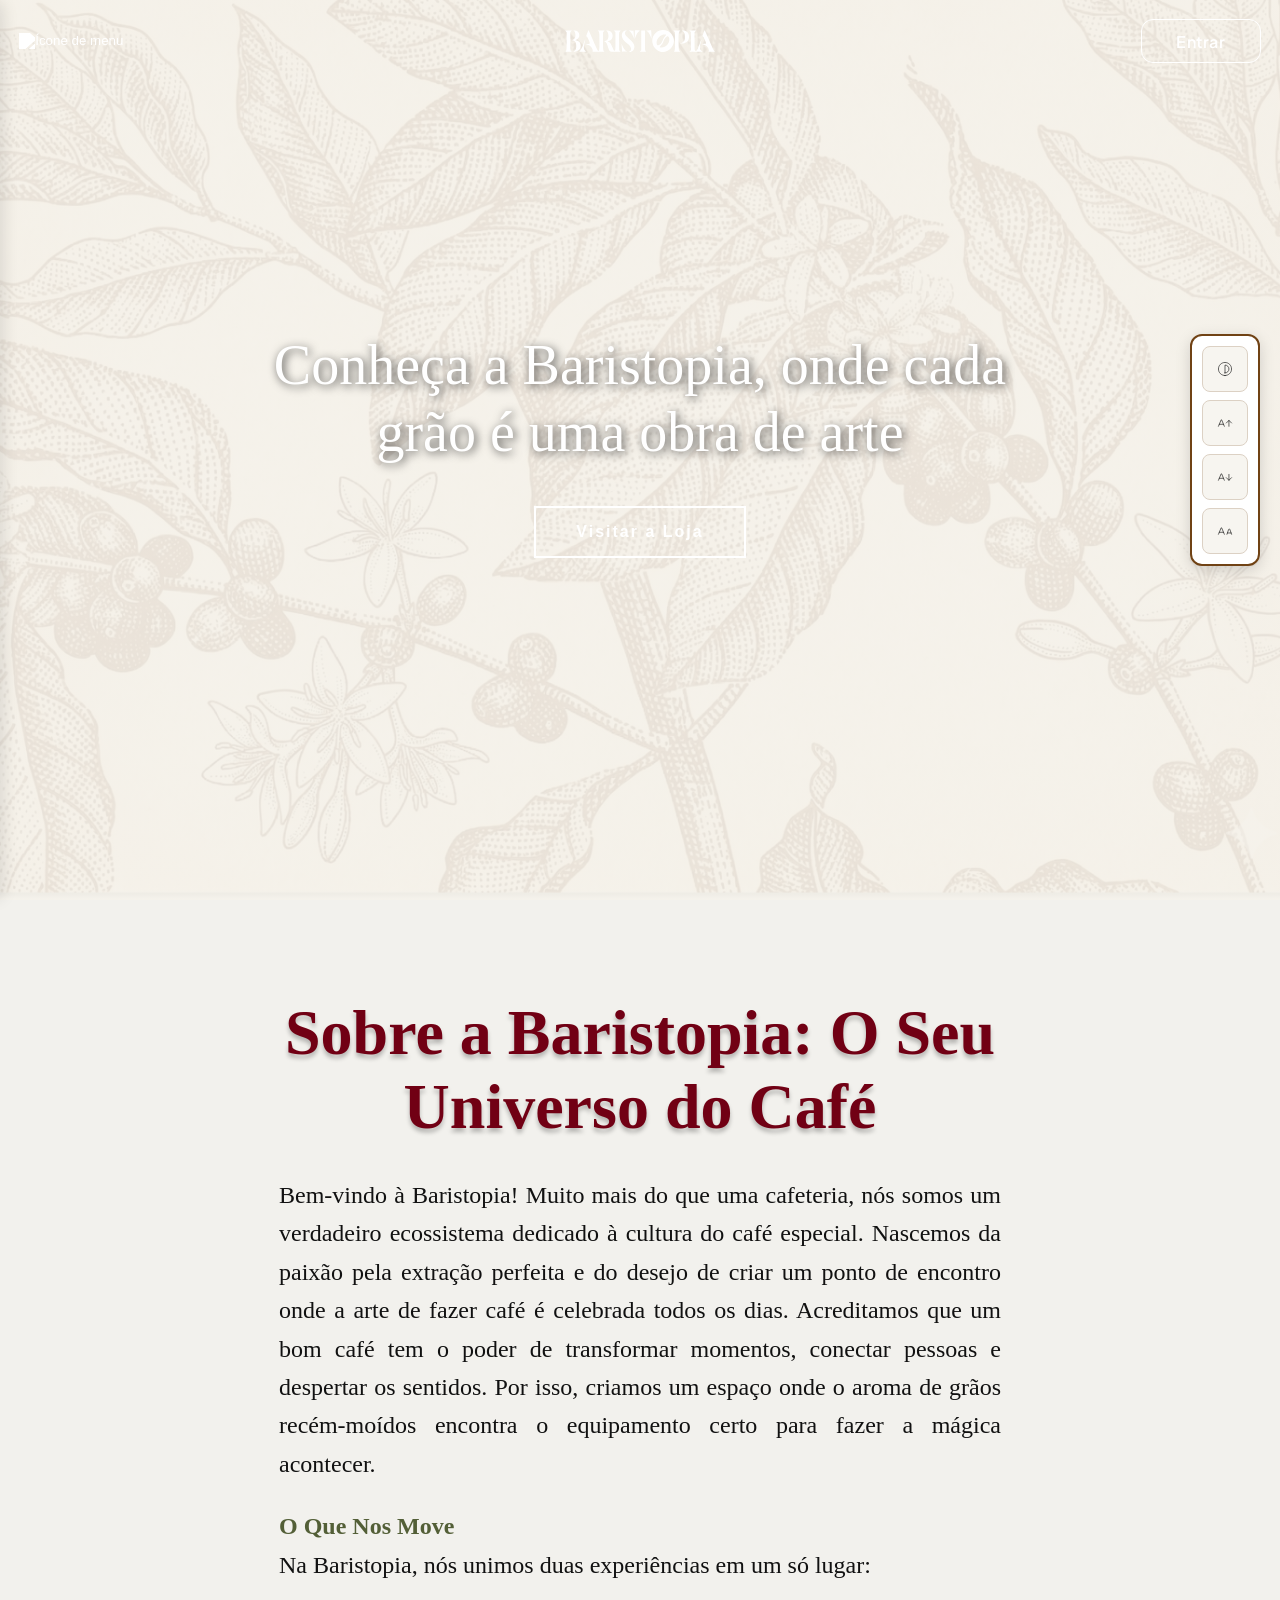
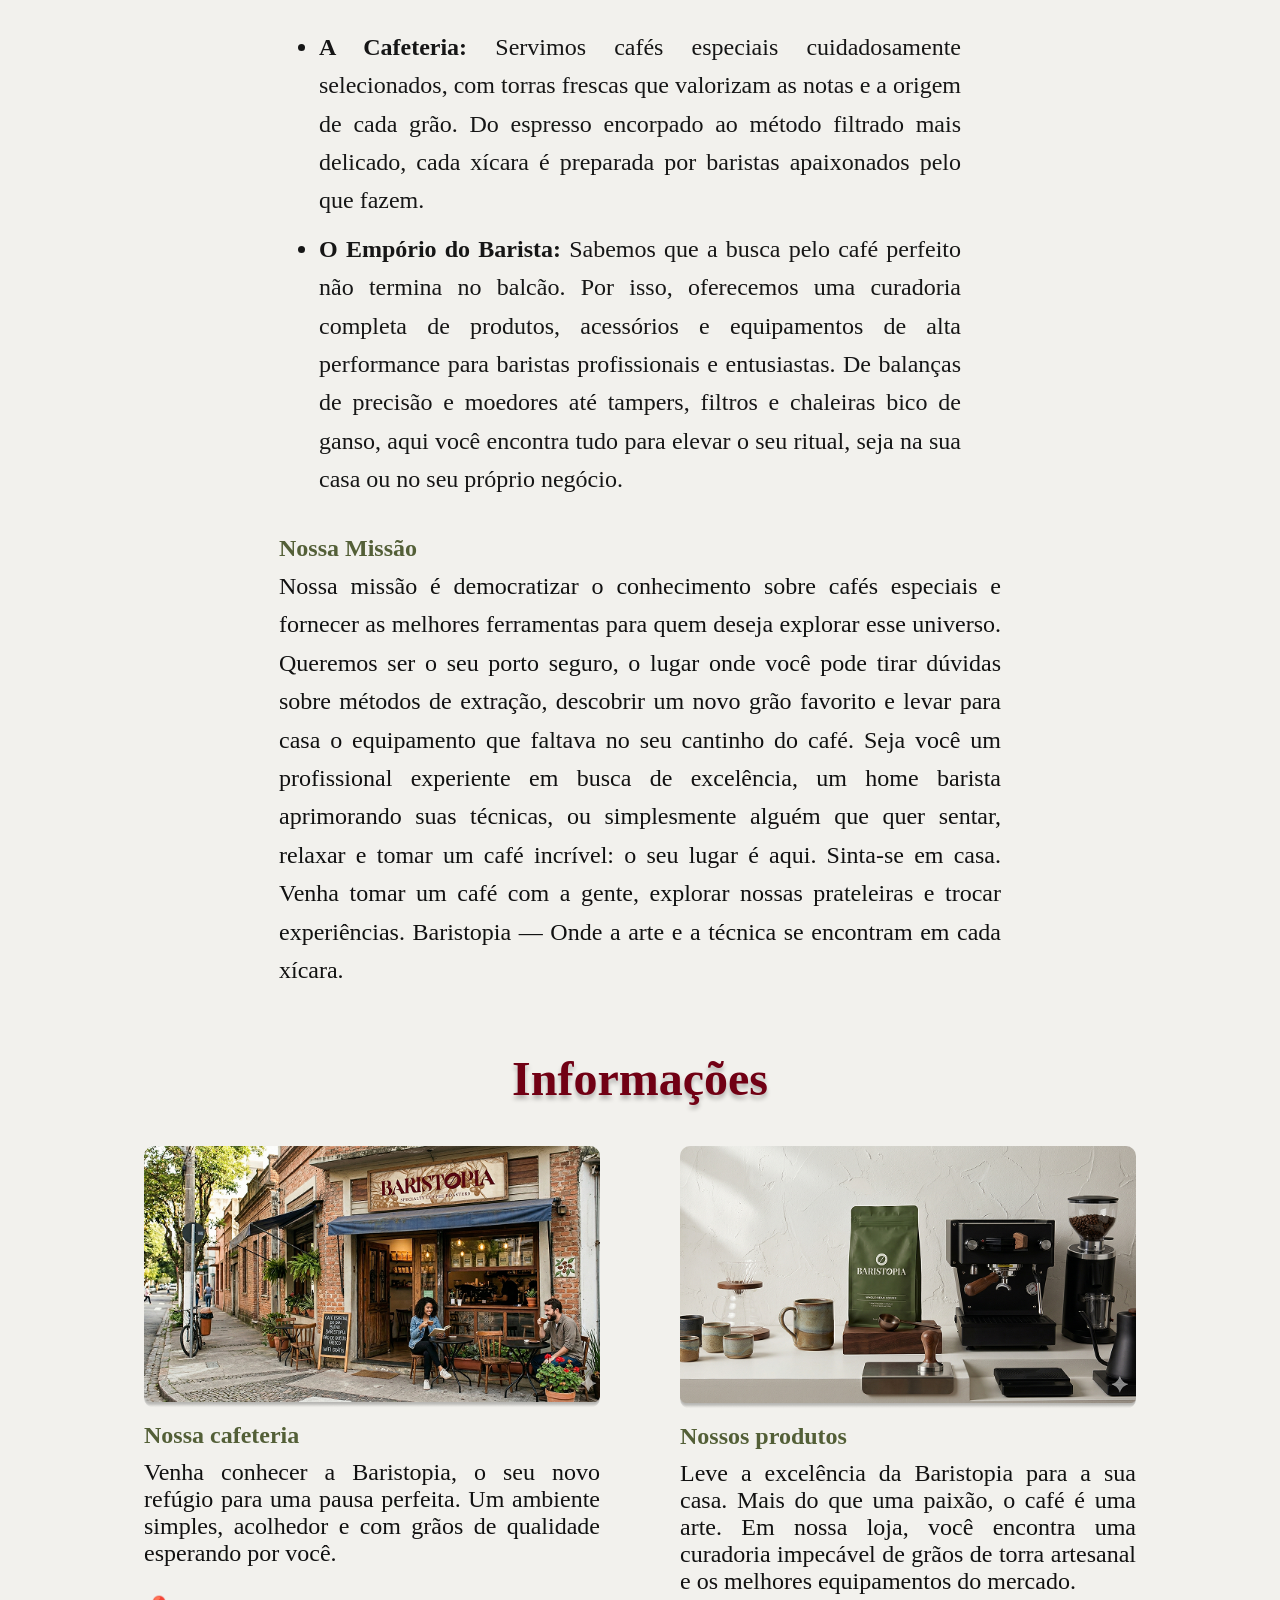
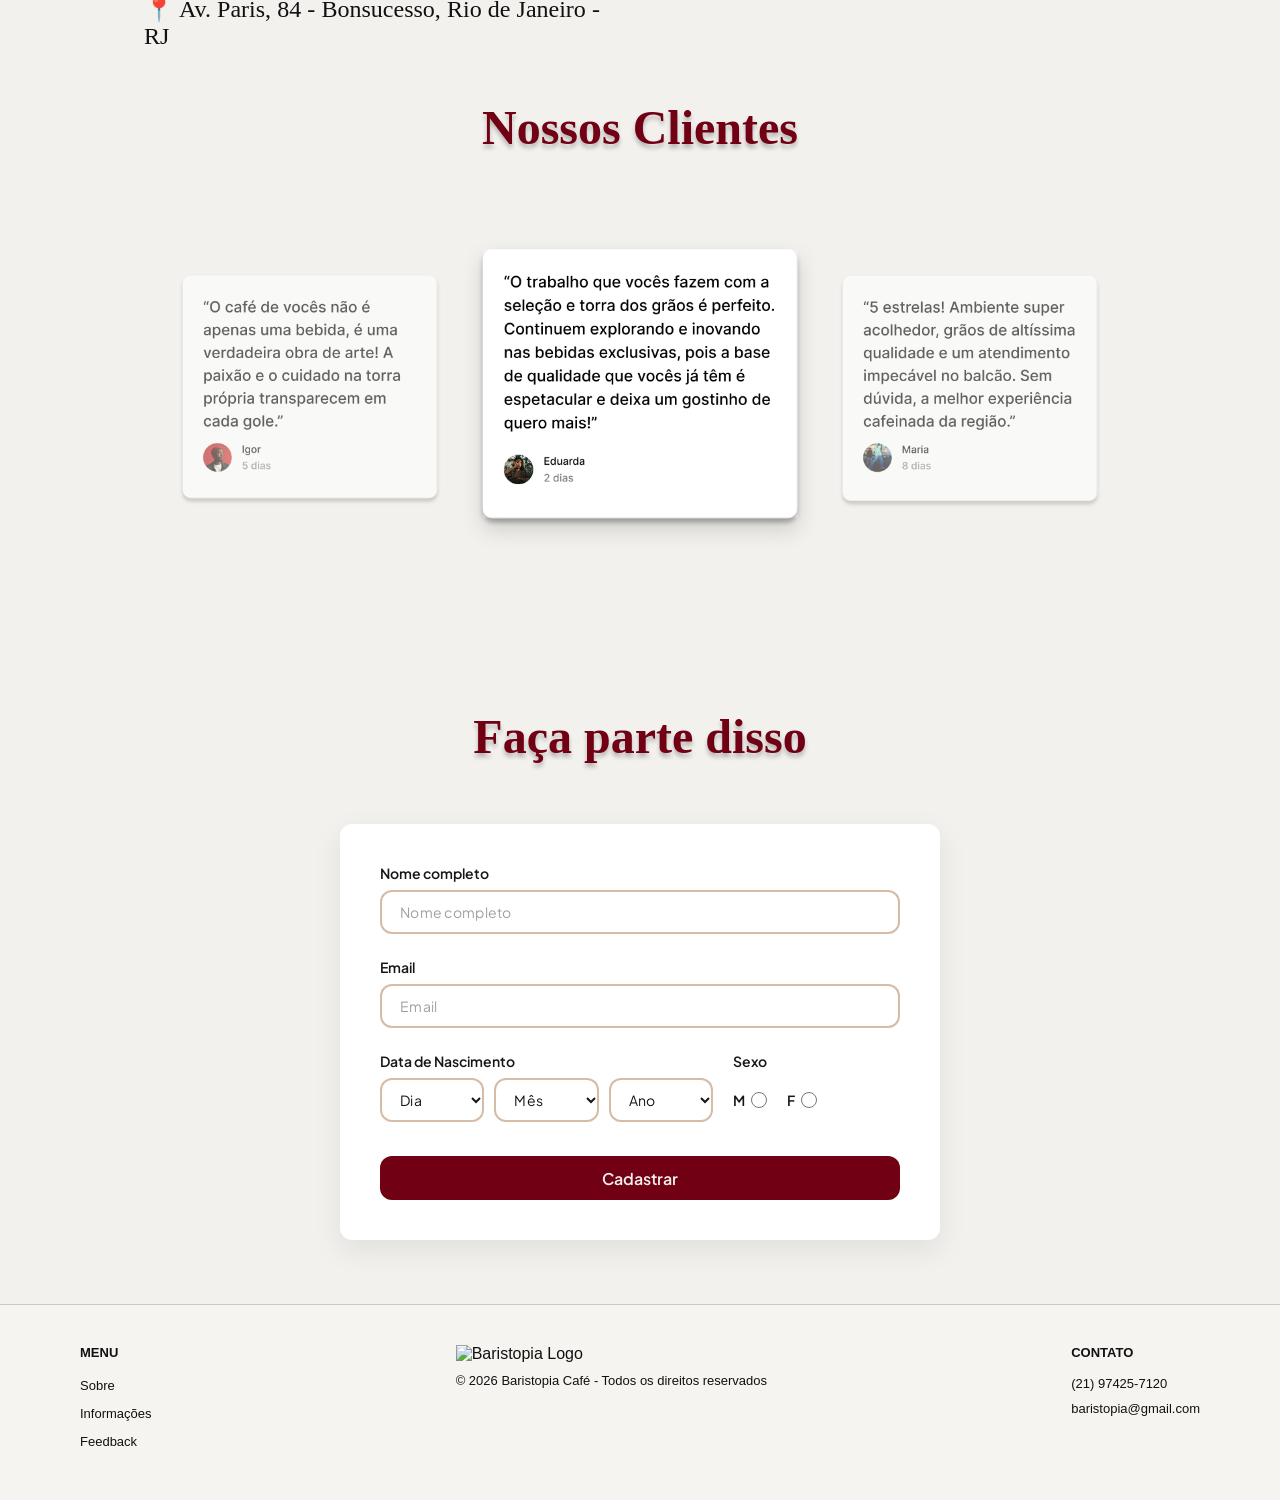
==== commit a45fc6ea: "refatorando" ====
--- a/index.html
+++ b/index.html
@@ -110,7 +110,7 @@
                 <form class="formulario-cadastro" id="formulario" action="#" method="POST">
 
                     <div class="grupo-form">
-                        <label for="nome">Nome completo</label>
+                        <label for="fullname">Nome completo</label>
                         <input type="text" id="fullname" name="nome" placeholder="Nome completo" class="campo-form" required>
                     </div>
 
--- a/css/components/modal.css
+++ b/css/components/modal.css
@@ -0,0 +1,64 @@
+.modal{
+    width: 400px;
+    height: fit-content;
+    padding: 40px 30px;
+    border-radius: 16px;
+    background-color: #F2F1ED;
+    box-shadow: 0px 6px 10px color-mix(in srgb, var(--charcoal) 30%, transparent);
+
+    
+    position: absolute;
+    top: 70px;
+    right: 16px;
+    left: auto;
+}
+
+.modal[open]{
+    display: flex;
+    flex-direction: column;
+    gap: 6px;
+}
+
+.modal::backdrop{
+    background-color: color-mix(in srgb, var(--charcoal) 30%, transparent);
+}
+
+.modal h2{
+    margin-bottom: 20px;
+    color: var(--text-light);
+    font-family: var(--ff-title);
+    font-weight: 400;
+}
+
+.modal p{
+    color: var(--clr-primaria);
+    font-size: 24px;
+}
+
+.close-button{
+    margin-bottom: 8px;
+    align-self: flex-end;
+    height: 24px;
+    width: 24px;
+}
+
+.close-button svg{
+    color: var(--clr-primaria);
+}
+
+.status-message {
+    padding: 10px;
+    border-radius: 8px;
+    font-size: 14px;
+    font-family: var(--ff-body);
+    text-align: center;
+    margin-bottom: 10px;
+}
+
+/* Estilo para quando for erro */
+.status-message.error {
+    /* background-color: #f8d7da; */
+    color: #721c24;
+    /* border: 1px solid #f5c6cb; */
+    align-self: flex-start;
+}
--- a/css/responsive.css
+++ b/css/responsive.css
@@ -0,0 +1,188 @@
+@media (max-width: 890px) {
+    
+    .coluna-rodape-marca {
+        display: none;
+    }
+
+    .marca {
+        display: none;  
+    }
+
+    .linha-dividida {
+        flex-direction: column; /* Coloca a Data em cima e o Sexo embaixo */
+        gap: 24px;
+    }
+
+    .card-formulario, .registration-card {
+        padding: 24px; /* Diminui o respiro do card no celular */
+    }
+    
+    /* Redução geral de espaçamentos nas seções */
+    .sobre, 
+    .informações, 
+    .feedback, 
+    .formulario {
+        padding: 4rem 1.5rem; /* Reduz o espaço nas laterais e em cima/baixo */
+    }
+
+    /* Ajuste da Tipografia (Títulos menores) */
+    .sobre-titulo {
+        font-size: 40px; 
+    }
+
+    .informações-titulo, 
+    .feedback-titulo, 
+    .cadastro-titulo {
+        font-size: 32px;
+        margin-bottom: 2rem;
+    }
+
+    /* Ajustes na caixa de texto "Sobre" */
+    .sobre-caixa {
+        padding: 1.5rem;
+        font-size: 16px; /* Texto um pouco menor para não cansar a leitura */
+    }
+
+    .sobre-caixa ul {
+        padding: 10px 20px; /* Reduz o recuo dos marcadores no celular */
+    }
+
+    /* Ajustes no Grid e Cards */
+    .informações-caixa,
+    .feedback-caixa {
+        grid-template-columns: 1fr; 
+        gap: 2rem; 
+    }
+
+    .paragrafo-informações,
+    .sobre-paragrafo, 
+    .feedback-paragrafo {
+        font-size: 16px;
+    }
+
+    /* Correção do Efeito de Destaque */
+    #card-central {
+        transform: scale(1); /* Retira o zoom para que os cards empilhados fiquem uniformes */
+    }
+
+    /* Ajuste da Navegação (Menu) */
+    .navegacao {
+        padding: 1rem;
+    }
+
+    .navegacao-links .btn {
+        /* Oculta ou diminui o botão de "Entrar" se faltar espaço*/
+        min-width: auto;
+        padding: 8px 12px;
+    }
+}
+
+@media (max-width: 890px) {
+  .cafes-lista, .equipamentos-lista, .kits-lista {
+    /* Força exatamente 2 colunas de tamanhos iguais */
+    grid-template-columns: repeat(2, 1fr); 
+    
+    /* Reduz drasticamente o espaço entre os cards para caber na tela pequena */
+    gap: 1rem; /* Aproximadamente 16px */
+    
+    /* Permite que o container ocupe mais espaço da tela no mobile */
+    max-width: 90%; 
+  }
+}
+
+@media (max-width: 890px) {
+    .sobre-titulo {
+        font-size: 32px;
+    }
+    
+    .titulo-simples {
+        font-size: 20px;
+    }
+
+    /* Diminui o texto do título e preço para não quebrar a linha */
+    .produto-titulo {
+        font-size: 1rem;
+    }
+  
+    .produto-preco {
+        font-size: 1.1rem;
+    }
+
+  /* Reduz o espaçamento interno (padding) dos botões */
+    .card-botoes .btn {
+        padding: 8px;
+        font-size: 0.8rem;
+    }
+
+    .card-botoes .btn-primary {
+        font-size: 0; /* O texto "ADICIONAR AO CARRINHO" encolhe até ficar invisível */
+    }
+
+  /* 2. Injeta o texto curto no espaço vazio */
+    .card-botoes .btn-primary::after {
+        content: "+CARRINHO"; 
+        font-size: 0.8rem; /* Devolve o tamanho da fonte apenas para o texto novo */
+    }
+
+    .produto-descricao-overlay {
+    padding: 1rem; 
+    overflow-y: auto; /* Carta na manga: se a tela for minúscula, permite rolar o texto em vez de cortar */
+  }
+
+  /* 2. Diminui a fonte e o espaçamento do parágrafo */
+  .produto-descricao-overlay p {
+    font-size: 0.9rem; 
+    line-height: 1.3;
+    margin-bottom: 0.8rem;
+  }
+
+  /* 3. Diminui a fonte e ajusta as bolinhas da lista */
+  .produto-descricao-overlay ul {
+    font-size: 0.9rem;
+    line-height: 1.3;
+    padding-left: 1.2rem; /* Puxa os itens um pouco mais para a esquerda */
+  }
+
+}
+
+@media (max-width: 480px) {
+
+    .logo {
+        display: none;
+    }
+
+  /* 1. Otimiza o espaço interno do overlay ao máximo */
+  .produto-descricao-overlay {
+    padding: 0.8rem; /* Reduz o preenchimento para aproveitar melhor o espaço escuro */
+  }
+
+  /* 2. Fonte de "bula de remédio" (mas ainda legível) para caber o texto */
+  .produto-descricao-overlay p {
+    font-size: 0.75rem; /* Aprox. 12px */
+    line-height: 1.2; /* Junta mais as linhas */
+    margin-bottom: 0.5rem; /* Aproxima o parágrafo da lista */
+  }
+
+  /* 3. Ajuste fino na lista de notas e métodos */
+  .produto-descricao-overlay ul {
+    font-size: 0.75rem;
+    line-height: 1.2;
+    padding-left: 1rem; /* Puxa a lista um pouco mais para a esquerda */
+  }
+
+  .produto-descricao-overlay ul li {
+    margin-bottom: 0.3rem; /* Tira o espaço excessivo entre os itens da lista */
+  }
+}
+
+.cafes, .equipamentos, .kits, .informações {
+  /* Define a largura máxima que o site pode crescer. 1200px ou 1440px são os padrões mais usados hoje */
+  max-width: 1437px; 
+  
+  /* O "0" tira as margens de cima e baixo. O "auto" calcula o espaço vazio das laterais e divide por igual, centralizando o container! */
+  margin: 0 auto; 
+  
+  /* (Opcional) Dá um respiro nas laterais para que o conteúdo não cole na borda da tela em celulares */
+  padding: 0 20px; 
+  box-sizing: border-box;
+}
--- a/css/components/scrollbar.css
+++ b/css/components/scrollbar.css
@@ -0,0 +1,19 @@
+.form-scroll{
+    overflow-y: auto;
+    padding-right: 20px;
+}
+
+.form-scroll::-webkit-scrollbar{
+    width: 22px;
+}
+
+.form-scroll::-webkit-scrollbar-track{
+    background-color: #E5D8CC;
+    border-radius: 10px;
+}
+
+.form-scroll::-webkit-scrollbar-thumb{
+    background-color: #B38F6F80;
+    border-radius: 10px;
+    border: 4px solid #E5D8CC;
+}
--- a/css/main.css
+++ b/css/main.css
@@ -0,0 +1,932 @@
+@import url('reset.css');
+@import url('fonts.css');
+@import url('components/buttons.css');
+@import url('components/inputs.css');
+@import url('components/dropdown.css');
+@import url('components/modal.css');
+
+:root{
+    /*Fontes primitivas*/
+    --font-family-serif: 'DM Serif Display', serif;
+    --font-family-sans: 'Plus Jakarta Sans', sans-serif;
+    --font-family-display: 'Tenor sans', sans-serif;
+
+    /*Fontes semânticas*/
+    --ff-title: var(--font-family-serif);
+    --ff-body: var(--font-family-sans);
+    --ff-detail: var(--font-family-display);
+
+    /* Paleta base */
+    --cherry-light: #A61A2E;
+    --cherry-medium: #710014;
+    --cherry-dark: #4D000E;
+
+    --olive-light: #7A8B56;
+    --olive-medium: #535F37;
+    --olive-dark: #3A4226;
+    
+    --beige-light: #E5D8CC;
+    --beige-medium: #D4BCA7;
+    --beige-dark: #B38F6F;
+
+    --offwhite: #F2F1ED;
+    --charcoal: #161616;
+
+    
+    /* Cores semânticas*/
+    
+    /*Cores globais*/
+    --bg-light: var(--offwhite);
+    --text-light: var(--charcoal);
+    --clr-primaria: var(--cherry-medium);
+    --clr-secundaria: var(--olive-medium);
+
+    /* Botão primário*/
+    --btn-primary-bg-default: var(--cherry-medium);
+    --btn-primary-bg-hover: var(--cherry-light);
+    --btn-primary-bg-pressed: var(--cherry-dark);
+    
+    --btn-primary-text-default: var(--offwhite);
+    --btn-primary-text-disabled: var(--beige-dark);
+    
+    /* Botão secundário */
+    --btn-secondary-text-default: var(--beige-dark);
+    
+    --btn-secondary-bg-hover: var(--beige-medium);
+    --btn-secondary-text-hover: var(--charcoal);    
+    
+    --btn-secondary-bg-pressed: var(--beige-dark);  
+    --btn-secondary-text-pressed: var(--offwhite);
+    
+    /* Botão terciário */
+    --btn-tertiary-text-default: var(--beige-dark);
+    --btn-tertiary-text-hover: var(--cherry-medium);
+    --btn-tertiary-text-pressed: var(--cherry-dark);
+    
+    /* cores globais dos botões */
+    --btn-border-default: var(--beige-dark);
+    --btn-bg-disabled: var(--beige-light);
+    --btn-text-disabled: var(--charcoal);
+    --btn-focus-outline: var(--olive-medium);
+
+
+    /* estrutura dos botões */
+    --btn-height:44px;
+    --btn-min-width: 120px;
+    --btn-padding: 8px 16px;
+    --btn-border-radius: 12px;
+    --btn-font-family: var(--ff-body);
+    --btn-font-size: 16px;
+    --btn-letter-spacing: 0.04em;
+    --btn-transition: all 0.2s ease-in-out;
+    --btn-box-shadow: 0px 6px 10px color-mix(in srgb, var(--charcoal) 20%, transparent);
+    --btn-transform: translateY(-0.8px); 
+
+    /*estrutura dos inputs*/
+    --input-box-sizing: border-box;
+    --input-height: 44px;
+    --input-min-width: 100px;
+    --input-border-radius: 12px;
+    --input-pd: 12px 16px;
+    --input-ff: var(--ff-body);
+    --input-fs: 14px;
+    --input-ls: 0.02em;
+    --input-bg: var(--offwhite);
+}
+
+html, body{
+    background-color: var(--bg-light);
+    color: var(--text-light);
+    scroll-behavior: smooth;
+    overflow-x: hidden;
+    width: 100%;
+    position: relative;
+    margin: 0;
+    padding: 0;
+    min-height: 100vh;
+}
+
+/*////////////////IMAGEM DE FUNDO DAS PÁGINAS(INICIO)////////////////*/
+
+body {
+    background-image: 
+        linear-gradient(rgba(245, 242, 235, 0.85), rgba(245, 242, 235, 0.85)),
+        url('../assets/img/FOTO\ FUNDO\ INICIAL.png');
+
+    /* FAZ A IMAGEM COBRIR TUDO */
+    background-size: cover;
+    
+    /* CENTRALIZA A IMAGEM */
+    background-position: center;
+    
+    /* NÃO DEIXA A IMAGEM REPETIR COMO UM MOSAICO */
+    background-repeat: no-repeat;
+
+    /* MANTEM A IMAGEM NO LUGAR */
+    background-attachment: fixed; 
+}
+
+body.page-form {
+  height: auto;
+  overflow-y: auto; /* Libera o scroll vertical */
+  display: block;
+  background-image:
+    url('../assets/img/graos_de_cafe.jpg'); 
+}
+
+/*////////////////IMAGEM DE FUNDO DAS PÁGINAS(FINALL)////////////////*/
+
+/*////////////////VIDEO DE INICIO DE INICIO DAS PÁGINAS(INICIO)////////////////*/
+
+/* CONTAINER DA SEÇÃO DE INÍCIO */
+.secao-inicio {
+    position: relative;
+    width: 100%;
+    height: 100vh;
+    display: flex;
+    align-items: center;
+    justify-content: center;
+    overflow: hidden;
+}
+
+/* FIXA O VÍDEO NO FUNDO */
+.video-fundo {
+    position: absolute;
+    top: 0;
+    left: 0;
+    width: 100%;
+    height: 100%;
+    object-fit: cover;
+    z-index: 1;
+}
+
+/* CONTEÚDO DA SEÇÃO DE INÍCIO */
+.hero-conteudo {
+    position: relative;
+    z-index: 2;
+    display: flex;
+    flex-direction: column;
+    align-items: center;
+    text-align: center;
+    gap: 20px;
+    padding: 0 20px;
+}
+
+/* TEXTO QUE APARECE NA SEÇÃO DE INÍCIO */
+.hero-titulo {
+    font-family: 'Georgia', serif;
+    font-size: 3.5rem;
+    color: #ffffff;
+    font-weight: normal;
+    max-width: 800px;
+    margin: 0;
+    line-height: 1.2;
+    /* Sombreamento no texto é essencial para dar leitura caso o vídeo seja claro em alguns momentos */
+    text-shadow: 2px 2px 10px rgba(0, 0, 0, 0.7); 
+}
+
+/* BOTÃO QUE LEVA A LOJA */
+.btn-loja {
+    margin-top: 20px;
+    padding: 15px 40px;
+    font-family: sans-serif;
+    font-size: 1rem;
+    font-weight: bold;
+    color: #ffffff;
+    text-decoration: none;
+    letter-spacing: 2px;
+    border: 2px solid #ffffff;
+    background-color: transparent;
+    transition: all 0.3s ease;
+}
+
+/* HOVER NO BOTÃO QUE LEVA A LOJA */
+.btn-loja:hover {
+    background-color: #ffffff;
+    color: #1a0d00; /* Inverte a cor do texto no hover para dar destaque */
+}
+
+/*////////////////VIDEO DE INICIO DE INICIO DAS PÁGINAS(FINAL)////////////////*/
+
+/*////////////////NAVBAR PADRÃO(INICIO)////////////////*/
+
+.navegacao {
+    position: fixed;
+    top: 0;
+    left: 0;
+    width: 100%;
+    z-index: 999;
+    padding: 1.2rem;
+    transition: background-color 0.4s ease, box-shadow 0.4s ease, padding 0.4s ease;
+}
+
+.navegacao.com-fundo {
+    background-color: var(--bg-light);
+    box-shadow: rgba(0, 0, 0, 0.25) 0px 4px 4px;
+    padding: 1rem 1.5rem;
+}
+
+.navegacao-links {
+    display: flex;
+    align-items: center;
+    justify-content: space-between;
+    max-width: 100%;
+    margin: 0 auto;
+}
+
+.logo {
+    position: fixed;
+    left: 50%;
+    transform: translateX(-50%);
+    max-width: 150px;
+    width: 100%;
+}
+
+/*////////////////NAVBAR PADRÃO(FINAL)////////////////*/
+
+/*////////////////NAVBAR ALTERNATIVA - BRANCA(INICIO)////////////////*/
+
+/* TRANSFORMA O ICONE MENU E A LOGO EM BRANCO PURO */
+.navegacao:not(.com-fundo) .btn-menu img,
+.navegacao:not(.com-fundo) .logo {
+    filter: brightness(0) invert(1);
+    transition: filter 0.4s ease;
+}
+
+/* GARANTE QUE OS ICONES VOLTEM À COR ORIGINAL AO FAZER SCROLL */
+.navegacao.com-fundo .btn-menu img,
+.navegacao.com-fundo .logo {
+    filter: none;
+    transition: filter 0.4s ease;
+}
+
+/* AJUSTA O BOTÃO "ENTRAR" PARA FICAR BRANCO E TRANSPARENTE NO TOPO */
+.navegacao:not(.com-fundo) .open-button {
+    background-color: transparent;
+    color: #ffffff;
+    border: 1.5px solid #ffffff;
+    box-shadow: none;
+    transition: all 0.3s ease;
+}
+
+/* EFEITO HOVER NO BOTÃO "ENTRAR" QUANDO ESTÁ NO TOPO */
+.navegacao:not(.com-fundo) .open-button:hover {
+    background-color: #ffffff;
+    color: var(--cherry-medium); /* O texto fica vermelho escuro ao passar o rato */
+}
+
+/*////////////////NAVBAR ALTERNATIVA - BRANCA(FINAL)////////////////*/
+
+/*/////////// ALINHAMENTO E CORES DOS ÍCONES DA SESSÃO ////////////*/
+
+/* 1. Alinha o contêiner à direita */
+.sessao-icones-wrapper {
+    display: flex;
+    align-items: center;
+    gap: 24px;
+}
+
+/* 2. Cria o "bloco de cor" e corrige o desalinhamento */
+.icone-molde {
+    display: block; 
+    width: 32px;  
+    height: 32px; 
+    cursor: pointer;
+    background-color: var(--offwhite); 
+    transition: background-color 0.3s ease;
+    
+    /* Anula a margem do a, p do footer */
+    margin: 0; 
+}
+
+/* 3. SVGs - máscaraca da cor */
+.icone-carrinho {
+    -webkit-mask: url('../assets/icons/shopping-cart.svg') no-repeat center / contain;
+    mask: url('../assets/icons/shopping-cart.svg') no-repeat center / contain;
+}
+
+.icone-usuario {
+    -webkit-mask: url('../assets/icons/user.svg') no-repeat center / contain;
+    mask: url('../assets/icons/user.svg') no-repeat center / contain;
+}
+
+/* 4. A mágica da troca de cor no Scroll (Fica vermelho quando desce a página) */
+.navegacao.com-fundo .icone-molde {
+    background-color: var(--clr-primaria); 
+}
+
+
+/*////////////////MENU LATERAL(INICIO)////////////////*/
+
+/* REMOVE O FUNDO DO HAMBURGUER */
+.btn-menu {
+    background: transparent;
+    border: none;
+    cursor: pointer;
+    padding: 0;
+    display: flex;
+    align-items: center;
+}
+
+/* ESTRUTURA O MENU FORA DA TELA */
+.menu-lateral {
+    position: fixed;
+    top: 0;
+    left: 0;
+    width: 280px; 
+    height: 100vh;
+    background-color: var(--beige-light);
+    z-index: 9999;
+    padding: 32px 24px;
+    box-shadow: 4px 0 15px rgba(0, 0, 0, 0.1);
+    border-top-right-radius: 12px;
+    border-bottom-right-radius: 12px;
+    transform: translateX(-100%);
+    transition: transform 0.4s ease-in-out;
+}
+
+.menu-lateral.aberto {
+    transform: translateX(0);
+}
+
+.btn-fechar-menu {
+    background: transparent;
+    border: none;
+    color: var(--cherry-medium);
+    cursor: pointer;
+    padding: 0;
+    margin-bottom: 40px;
+}
+
+.btn-fechar-menu:hover {
+    color: var(--cherry-dark);
+}
+
+.links-menu-lateral {
+    list-style: none;
+    padding: 0;
+    margin: 0;
+    display: flex;
+    flex-direction: column;
+}
+
+.links-menu-lateral li {
+    border-bottom: 1px solid var(--beige-medium);
+}
+
+.links-menu-lateral a {
+    display: block;
+    padding: 16px 0;
+    text-decoration: none;
+    color: var(--cherry-medium);
+    font-family: var(--ff-body);
+    font-weight: 500;
+    font-size: 16px;
+    transition: color 0.2s ease, padding-left 0.2s ease;
+}
+
+.links-menu-lateral a:hover {
+    color: var(--cherry-dark);
+    padding-left: 8px;
+}
+
+/*////////////////MENU LATERAL(FINAL)////////////////*/
+
+/*////////////////SEÇÃO SOBRE(INICIO)////////////////*/
+
+.sobre {
+    display: flex;
+    flex-direction: column;;
+    align-items: center;
+    justify-content: center;
+    padding: 6rem 2rem;
+    max-width: 850px;
+    margin: 0 auto;
+    margin-bottom: -90px;
+}
+
+.sobre-caixa ul {
+    padding: 20px 40px;
+    list-style-type: disc;
+}
+
+.titulo-simples {
+    font-size: 24px;
+    color: var(--clr-secundaria);
+    margin-bottom: 0%;
+    text-align: justify;
+}
+
+.sobre-titulo {
+    text-shadow: 0px 4px 4px rgba(0, 0, 0, 0.25);
+    font-size: 64px;
+    max-width: 750px;
+    color: var(--clr-primaria);
+    margin-bottom: 0px;
+    text-align: center;
+}
+
+.sobre-caixa {
+    padding: 2rem;
+    border-radius: 10px;
+    font-size: 24px;
+    line-height: 1.6;
+    text-align: justify;
+}
+
+.sobre-paragrafo {
+    margin-bottom: 24px;
+    font-size: 24px;
+    text-align: justify;
+}
+
+/*////////////////SEÇÃO SOBRE(FINAL)////////////////*/
+
+/*////////////////SEÇÃO INFORMAÇÕES(INICIO)////////////////*/
+
+.informações-titulo {
+    text-shadow: 0px 4px 4px rgba(0, 0, 0, 0.25);
+    font-size: 48px;
+    color: var(--clr-primaria);
+    margin-bottom: 40px;
+    text-align: center;
+}
+
+.informações-caixa {
+    display: grid;
+    grid-template-columns: repeat(auto-fit, minmax(300px, 1fr));
+    gap: 5rem;
+    max-width: 80%;
+    margin: 0 auto;
+    margin-bottom: 40px;
+}
+
+.informações-imagem {
+    width: 100%;
+    height: auto;
+    border-radius: 10px;
+    margin-bottom: 10px;
+}
+
+.info-informações {
+    font-size: 24px;
+    color: var(--clr-secundaria);
+    margin-bottom: 10px;
+    text-align: left;
+}
+
+.paragrafo-informações {
+    font-size: 24px;
+    text-align: justify;
+}
+
+/*////////////////SEÇÃO INFORMAÇÕES(FINAL)////////////////*/
+
+/*////////////////SEÇÃO NOSSOS CLIENTES(INICIO)////////////////*/
+
+.feedback-titulo {
+    text-shadow: 0px 4px 4px rgba(0, 0, 0, 0.25);
+    font-size: 48px;
+    color: var(--clr-primaria);
+    margin-bottom: 60px;
+    text-align: center;
+}
+
+.feedback-caixa {
+    position: relative;
+    width: 110%;
+    max-width: 900px;
+    height: 350px; /* Importante: ajuste esse valor conforme a altura real da sua imagem */
+    cursor: pointer;
+}
+
+.feedback-card {
+    position: absolute;
+    left: 50%; /* Ponto de partida de todos é o meio exato */
+    top: 0;
+    width: 300px;
+    margin-left: -150px; /* Puxa metade da largura para centralizar o eixo perfeitamente */
+    transition: all 0.8s ease-in-out; /* Transição suave de 0.8 segundos */
+}
+
+.feedback-imagem {
+    width: 100%;
+    display: block;
+    border-radius: 8px;
+    height: auto;
+    border-radius: 10px;
+    box-shadow: rgba(0, 0, 0, 0.25) 0px 4px 4px;
+}
+.carrossel-container {
+    width: 100%;
+    padding: 40px 0;
+    display: flex;
+    justify-content: center;
+    overflow: hidden; /* Esconde o que vazar pros lados */
+}
+
+.pos-esq {
+    transform: translateX(-110%) scale(0.85); /* Joga pra esquerda e diminui */
+    opacity: 0.6; /* Deixa mais transparente */
+    z-index: 1; /* Fica atrás */
+}
+
+.pos-cen {
+    transform: translateX(0) scale(1.05); /* Fica no meio e aumenta */
+    opacity: 1; /* Totalmente visível */
+    z-index: 3; /* Fica na frente de todos */
+    box-shadow: 0px 10px 20px rgba(0,0,0,0.15);
+}
+
+.pos-dir {
+    transform: translateX(110%) scale(0.85); /* Joga pra direita e diminui */
+    opacity: 0.6;
+    z-index: 1; /* Fica atrás */
+}
+
+/*////////////////SEÇÃO NOSSOS CLIENTES(FINAL)////////////////*/
+
+/*////////////////SEÇÃO FAÇA PARTE DISSO(INICIO)////////////////*/
+
+.cadastro-titulo {
+    text-shadow: 0px 4px 4px rgba(0, 0, 0, 0.25);
+    font-size: 48px;
+    color: var(--clr-primaria);
+    margin-bottom: 60px;
+    text-align: center;
+}
+
+.formulario {
+    padding: 4rem 2rem;
+    display: flex;
+    justify-content: center; /* Centraliza o card na tela */
+    flex-direction: column; /* Empilha o título e o card na vertical */
+    align-items: center;    /* Centraliza tudo no meio da tela */
+}
+
+.card-formulario {
+    background-color: #FFFFFF;
+    padding: 40px;
+    border-radius: 12px;
+    width: 100%;
+    max-width: 600px; /* Largura máxima idêntica a da imagem */
+    box-shadow: 0px 10px 30px rgba(0, 0, 0, 0.08); /* Sombra bem suave e elegante */
+}
+
+.formulario-cadastro{
+    display: flex;
+    flex-direction: column;
+    gap: 24px; /* Espaço entre as linhas do formulário */
+}
+
+.grupo-form {
+    display: flex;
+    flex-direction: column;
+    gap: 8px;
+}
+
+.grupo-form label {
+    font-family: var(--ff-body);
+    color: var(--text-light); /* Cor do texto escuro */
+    font-weight: 600;
+    font-size: 14px;
+}
+
+.formulario-cadastro input,
+.formulario-cadastro select {
+    margin: 0; /* Mata o margin de 200px que estava quebrando tudo */
+}
+
+/* Estilo das Caixas de Input e Select */
+.campo-form {
+    width: 100%; /* Obriga o input a preencher todo o espaço disponível */
+    box-sizing: border-box;
+    height: var(--input-height);
+    border-radius: var(--input-border-radius);
+    padding: var(--input-pd);
+    font-family: var(--input-ff);
+    font-size: 14px;
+    background: transparent;
+    color: var(--text-light);
+    outline: none;
+    transition: border 0.3s ease;
+}
+/* Cor do texto quando é placeholder (placeholder-shown) */
+.campo-form::placeholder,
+.select-data:invalid {
+    color: #A0A0A0; /* Cor cinza clarinha pros textos "Dia", "Mês", etc */
+}
+
+.campo-form:focus {
+    border-color: var(--clr-primaria); /* Fica vermelho quando clica */
+}
+
+/* --- Layout da Linha Dividida (Data e Sexo) --- */
+.linha-dividida {
+    display: flex;
+    justify-content: space-between;
+    gap: 20px;
+}
+
+/* AJUSTA A AREÁ DA DATA */
+.box-data {
+    flex: 2;
+}
+
+.caixa-selects {
+    display: flex;
+    gap: 10px;
+}
+
+.select-data {
+    width: 100%;
+    cursor: pointer;
+}
+
+/* AJUSTA ÁREA DE SEXO */
+.box-sexo {
+    flex: 1;
+}
+
+.caixa-radios {
+    display: flex;
+    align-items: center;
+    gap: 20px;
+    height: var(--input-height); /* ALINHA ALTURA DOS INPUTS */
+}
+
+.radio-label {
+    display: flex;
+    align-items: center;
+    gap: 6px;
+    font-size: 14px;
+    font-family: var(--ff-body);
+    color: var(--text-light);
+    cursor: pointer;
+}
+
+/* DEIXA A BOLINHA DO RADIO NA COR DO TEMA */
+
+input[type="radio"] {
+    accent-color: var(--clr-primaria);
+    width: 16px;
+    height: 16px;
+    cursor: pointer;
+}
+
+/* BOTÃO LARDO DE CADASTRAR */
+.botao-largo {
+    width: 100%;
+    height: var(--btn-height);
+    border-radius: var(--btn-border-radius);
+    background-color: var(--btn-primary-bg-default);
+    color: var(--btn-primary-text-default);
+    font-family: var(--btn-font-family);
+    font-size: 16px;
+    font-weight: 600;
+    border: none;
+    cursor: pointer;
+    margin-top: 10px;
+    transition: var(--btn-transition);
+}
+
+.botao-largo:hover {
+    background-color: var(--btn-primary-bg-hover);
+    transform: translateY(-2px);
+}
+
+/*////////////////SEÇÃO FAÇA PARTE DISSO(FINAL)////////////////*/
+
+/*////////////////RODAPÉ(INICIO)////////////////*/
+
+/* CONTAINER DO RODAPÉ */
+.rodape-baristopia {
+  display: flex;
+  justify-content: space-between;
+  align-items: flex-start;
+  background-color: #f5f4f0; /* um tom meio bege, meio pálido */
+  padding: 40px 80px; 
+  border-top: 1px solid #d1c8b8; /* a linha sutil no topo */
+  font-family: sans-serif;
+  color: #111;
+  position: relative;
+}
+
+/* COLUNAS */
+.coluna-rodape {
+  display: flex;
+  flex-direction: column;
+}
+
+/* CENTRALIANDO A MARCA NO MEIO */
+.marca {
+  position: absolute;
+  left: 50%;
+  top: 50%;
+  transform: translate(-50%, -50%);
+  
+  display: flex;
+  flex-direction: column;
+  align-items: center;
+  text-align: center;
+  width: max-content; /* GARANTE QUE O TEXTO NÃO QUEBRE SEM NECESSIDADE */
+}
+
+.logo-img {
+  max-width: 220px;
+  margin-bottom: 10px;
+}
+
+h4 {
+  font-size: 13px;
+  margin-bottom: 16px;
+  text-transform: uppercase;
+}
+
+ul {
+  list-style: none;
+  padding: 0;
+  margin: 0;
+}
+
+li {
+  margin-bottom: 10px;
+}
+
+a, p {
+  text-decoration: none;
+  color: #111;
+  font-size: 13px;
+  margin: 0 0 10px 0;
+}
+
+a:hover {
+  opacity: 0.6; /* UM EFEITO FANTASMA LEVE QUANDO PASSA O MOUSE */
+}
+
+/*////////////////RODAPÉ(FINAL)////////////////*/
+
+
+/*////////////////PRINCIPAL.HTML(INICIO)////////////////*/
+
+.cafes-titulo, .equipamentos-titulo, .kits-titulo {
+    text-shadow: 0px 4px 4px rgba(0, 0, 0, 0.25);
+    font-size: 48px;
+    color: var(--clr-primaria);
+    margin-bottom: 60px;
+    margin-top: 60px;
+    text-align: center;
+}
+
+.card-produto {
+    background-color: #FFFFFF;
+    border-radius: 16px;
+    width: 100%;
+    max-width: 100%; 
+    display: grid;
+    flex-direction: column;
+    overflow: hidden; /* Garante que a imagem não vaze as bordas arredondadas */
+    box-shadow: 0px 4px 12px color-mix(in srgb, var(--charcoal) 10%, transparent);
+    padding-bottom: 24px;
+    transition: transform 0.3s ease;
+}
+
+.card-produto:hover {
+    transform: translateY(-4px); /* Efeito suave ao passar o mouse */
+}
+
+.card-imagem {
+    width: 100%;
+    display: flex;
+    justify-content: center;
+    position:relative;
+    overflow: hidden;
+    border-radius: 12px;
+}
+
+.card-imagem img {
+    width: 100%;
+    height: auto;
+    object-fit: cover;
+    display: block;
+}
+
+/* Container do overlay com alinhamento corrigido */
+.produto-descricao-overlay {
+  position: absolute;
+  top: 0;
+  left: 0;
+  width: 100%;
+  height: 100%;
+  background-color: rgba(0, 0, 0, 0.75); /* Mantém o fundo escuro */
+  display: flex;
+  flex-direction: column;
+  justify-content: center; /* Centraliza no meio do card verticalmente */
+  align-items: flex-start; /* Joga o conteúdo para a esquerda */
+  text-align: left; /* Garante que o texto alinhe à esquerda */
+  padding: 2rem; /* Aumenta o respiro nas laterais igual ao seu design */
+  box-sizing: border-box;
+  opacity: 0;
+  transition: opacity 0.3s ease;
+}
+
+/* O parágrafo principal (maior e branco) */
+.produto-descricao-overlay p {
+  color: #ffffff; /* Força a cor branca */
+  font-size: 1.15rem; /* Aumenta bem o tamanho da fonte (aprox 18px) */
+  line-height: 1.4; /* Espaçamento entre as linhas */
+  margin-bottom: 1.5rem; /* Empurra a lista mais para baixo */
+}
+
+/* A lista de notas e métodos */
+.produto-descricao-overlay ul {
+  color: #ffffff; /* Força a cor branca */
+  list-style: disc; /* Usa as "bolinhas" padrão do HTML */
+  padding-left: 1.5rem; /* Dá espaço para as bolinhas não sumirem */
+  margin: 0;
+  font-size: 1.15rem; /* Mesmo tamanho do texto de cima */
+  line-height: 1.4;
+}
+
+.produto-descricao-overlay ul li {
+  margin-bottom: 0.8rem; /* Espaço entre cada item da lista */
+}
+
+.card-imagem:hover .produto-descricao-overlay {
+  opacity: 1;
+}
+
+/* TEXTOS DO CARD */
+.card-info {
+    display: flex;
+    flex-direction: column;
+    align-items: center;
+    text-align: center;
+    padding: 24px 16px 20px;
+}
+
+.produto-titulo {
+    font-family: var(--ff-title);
+    font-size: 20px;
+    color: var(--cherry-medium);
+    margin-bottom: 4px;
+    text-transform: uppercase;
+}
+
+.produto-peso {
+    font-family: var(--ff-body);
+    font-size: 14px;
+    font-weight: 500;
+    color: var(--cherry-medium);
+    margin-bottom: 8px;
+}
+
+.produto-preco {
+    font-family: var(--ff-title);
+    font-size: 24px;
+    font-weight: 600;
+    color: var(--cherry-medium);
+}
+
+/* ALINHAMENTOS DOS BOTÕES */
+.card-botoes {
+    display: flex;
+    flex-direction: column;
+    gap: 12px;
+    padding: 0 20px;
+}
+
+.card-botoes .btn {
+    width: 100%; /* Força os botões a preencherem a largura do card */
+    font-size: 13px; /* Reduz levemente para o texto longo caber bem */
+    padding: 12px 16px;
+}
+
+/* Botão Secundário Vazado (Borda Vinho) */
+.btn-outline {
+    background-color: transparent;
+    color: var(--cherry-medium);
+    border: 1.5px solid var(--cherry-medium);
+    font-family: var(--ff-body);
+    font-weight: 600;
+    border-radius: var(--btn-border-radius);
+    transition: var(--btn-transition);
+    cursor: pointer;
+}
+
+.btn-outline:hover {
+    background-color: var(--cherry-medium);
+    color: var(--offwhite);
+}
+
+.cafes-lista, .equipamentos-lista, .kits-lista {
+    display: grid;
+    grid-template-columns: repeat(auto-fit, minmax(250px, 1fr));
+    gap: 5rem;
+    max-width: 80%;
+    margin: 0 auto;
+    margin-bottom: 40px;
+    align-items: center;
+}
+
+/*////////////////PRINCIPAL.HTML(FINAL)////////////////*/
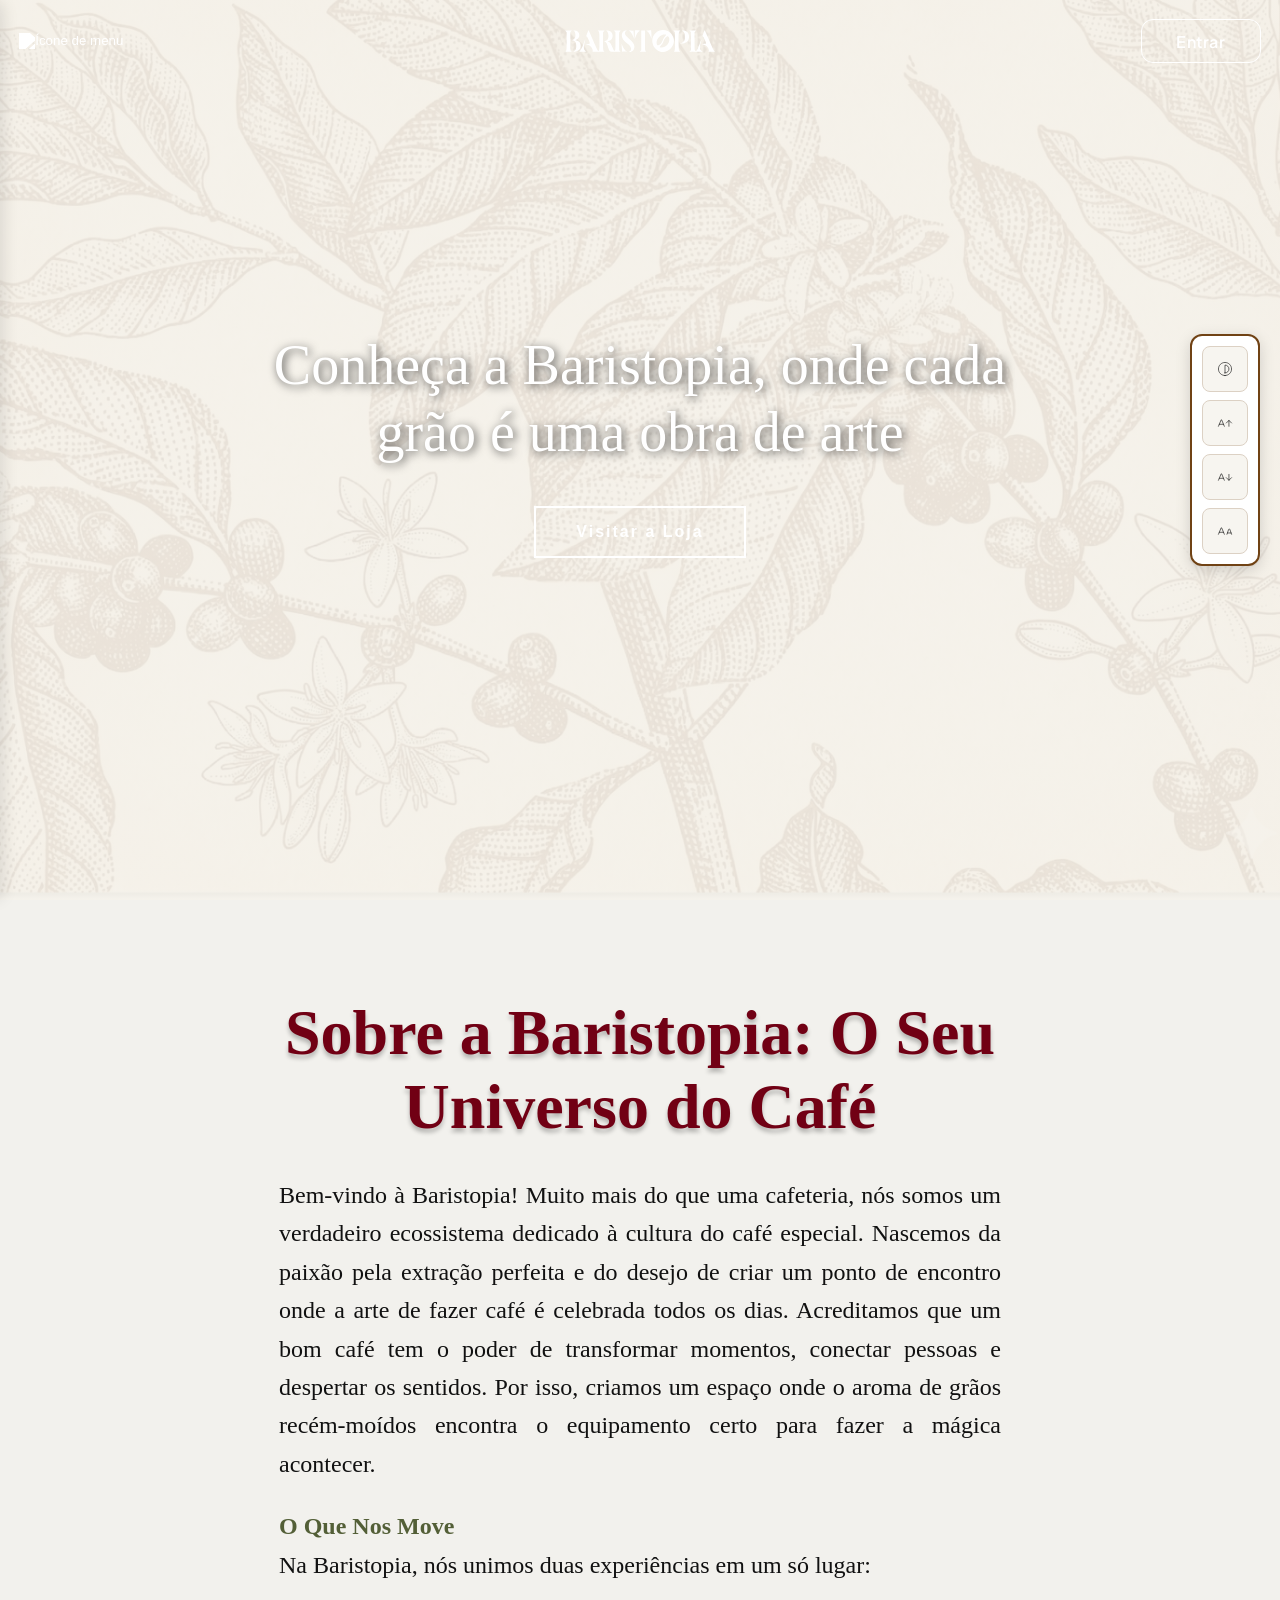
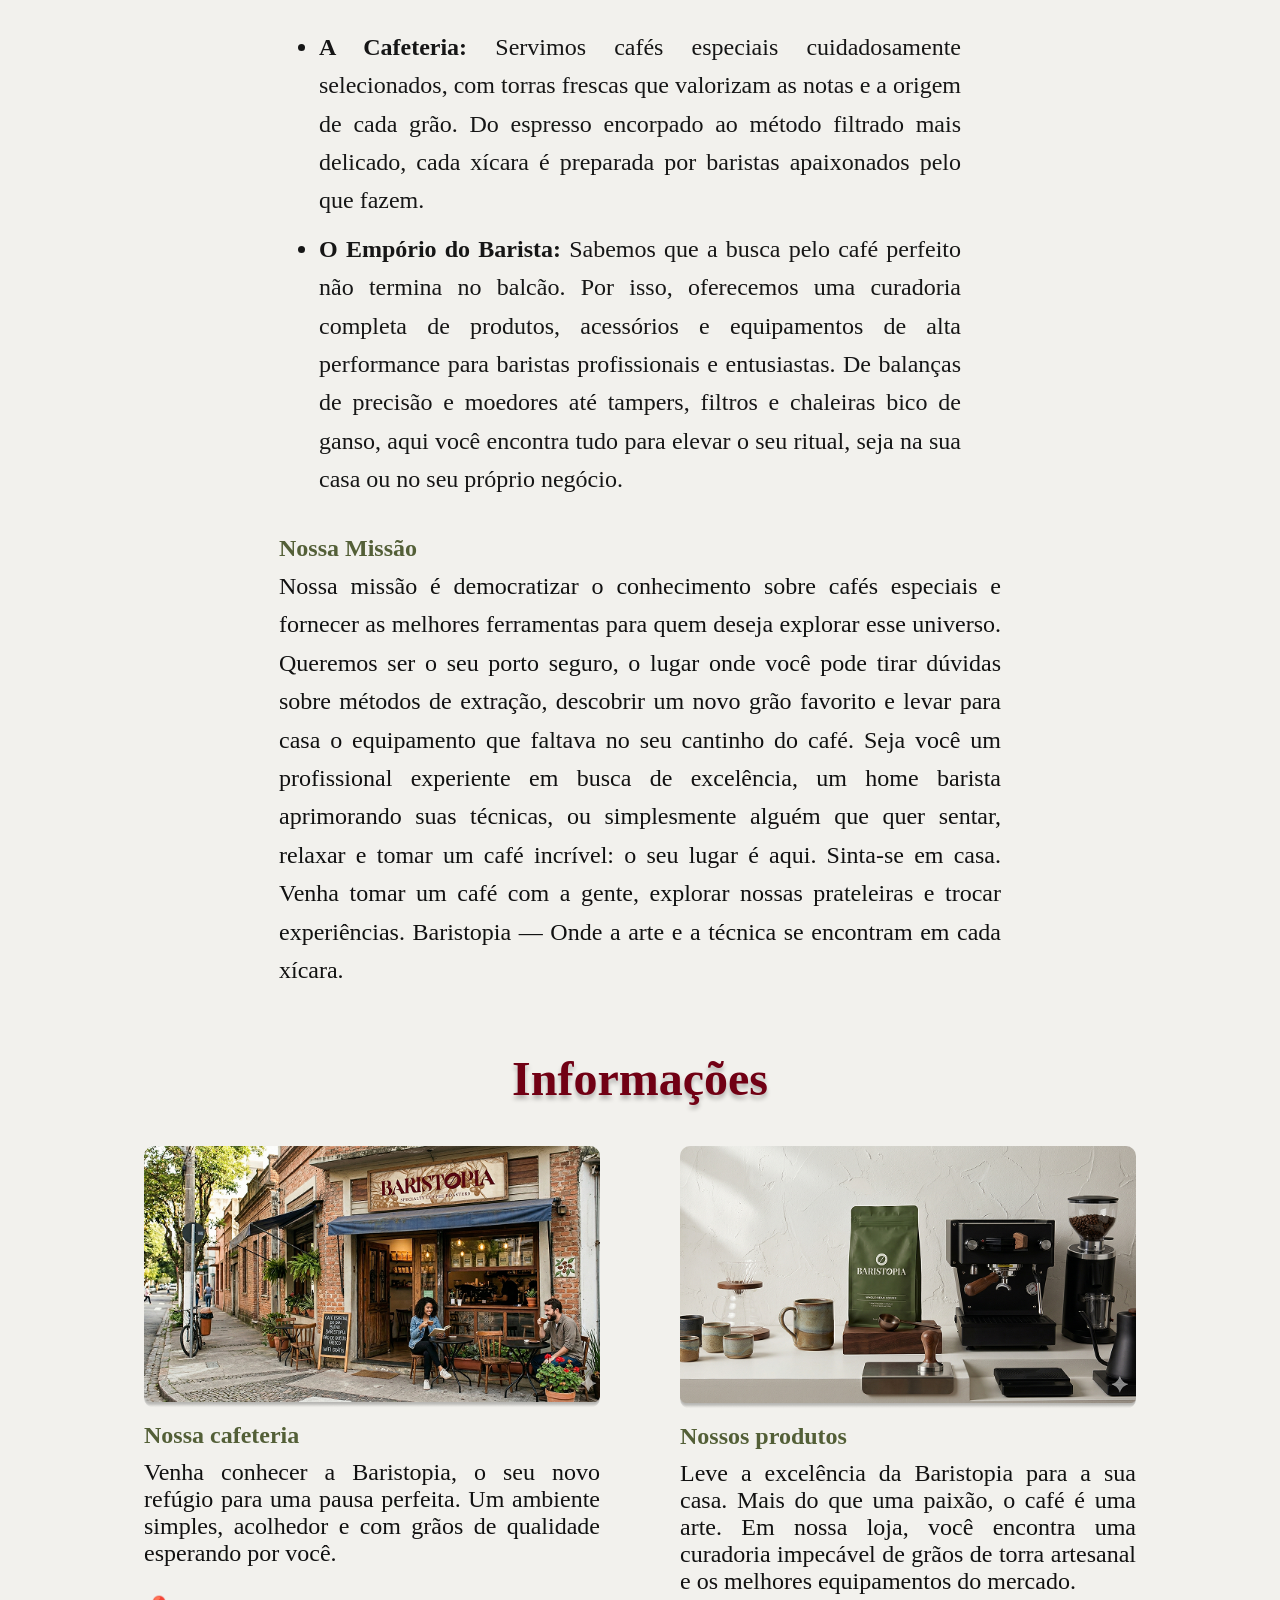
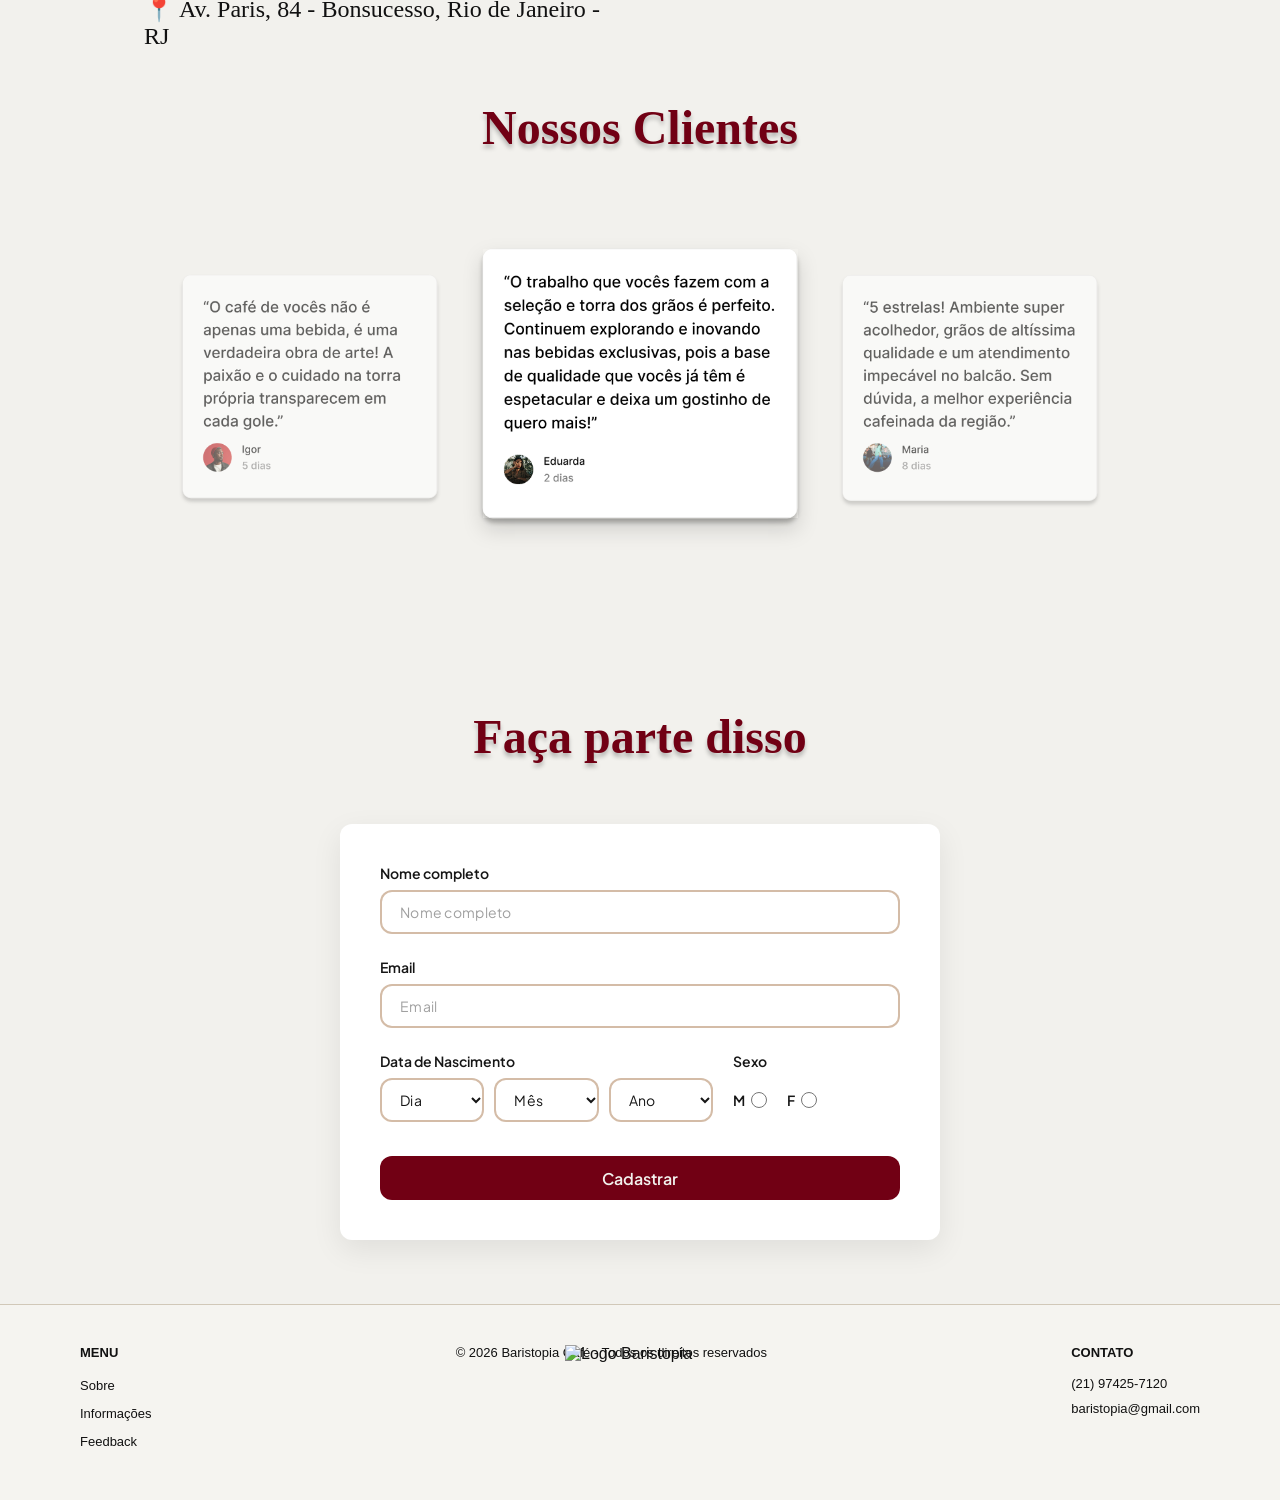
==== commit 0a6efebc: "teste" ====
--- a/index.html
+++ b/index.html
@@ -174,7 +174,7 @@
     </div>
 
     <div class="coluna-rodape-marca">
-        <img src="../assets/img/logo Baristopia.svg" alt="Baristopia Logo" class="logo-img">
+        <img src="../assets/img/logo_Baristopia.svg" alt="Logo Baristopia" class="logo">
         <p>&copy; 2026 Baristopia Café - Todos os direitos reservados</p>
     </div>
 
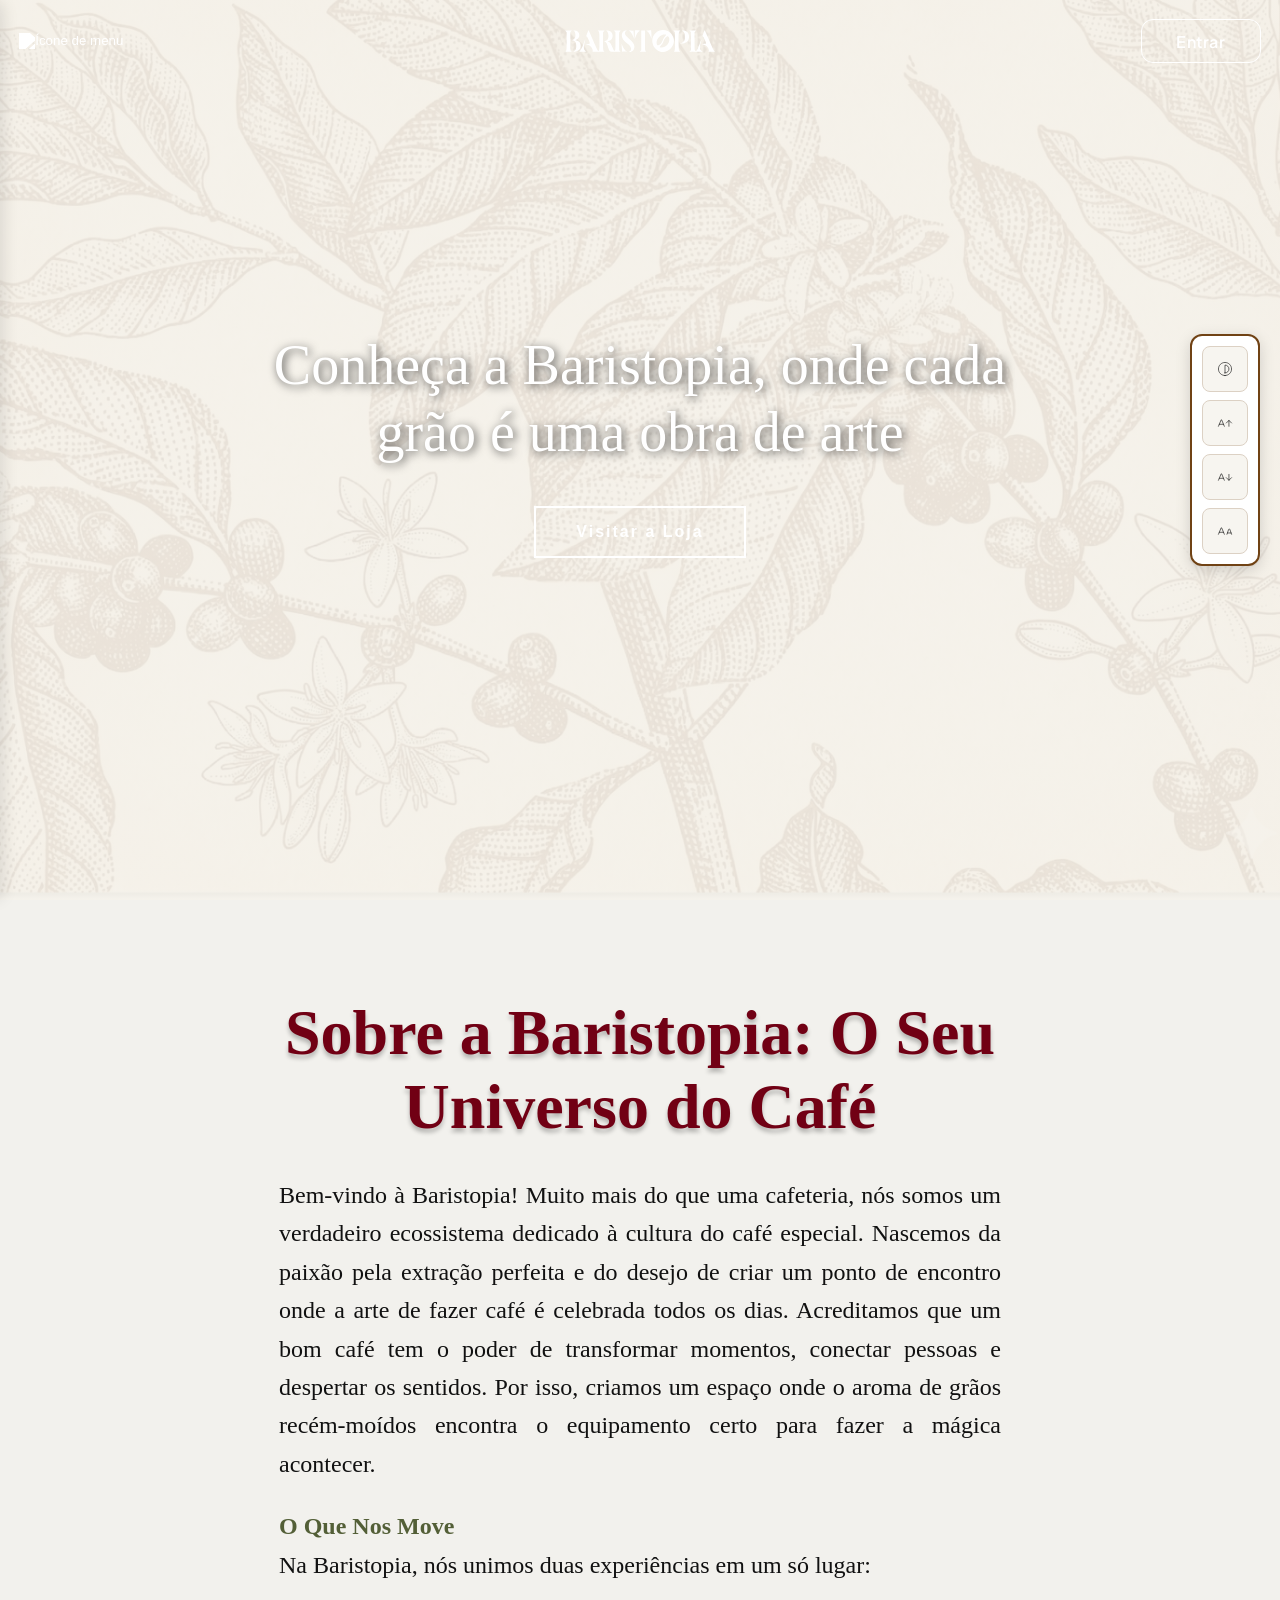
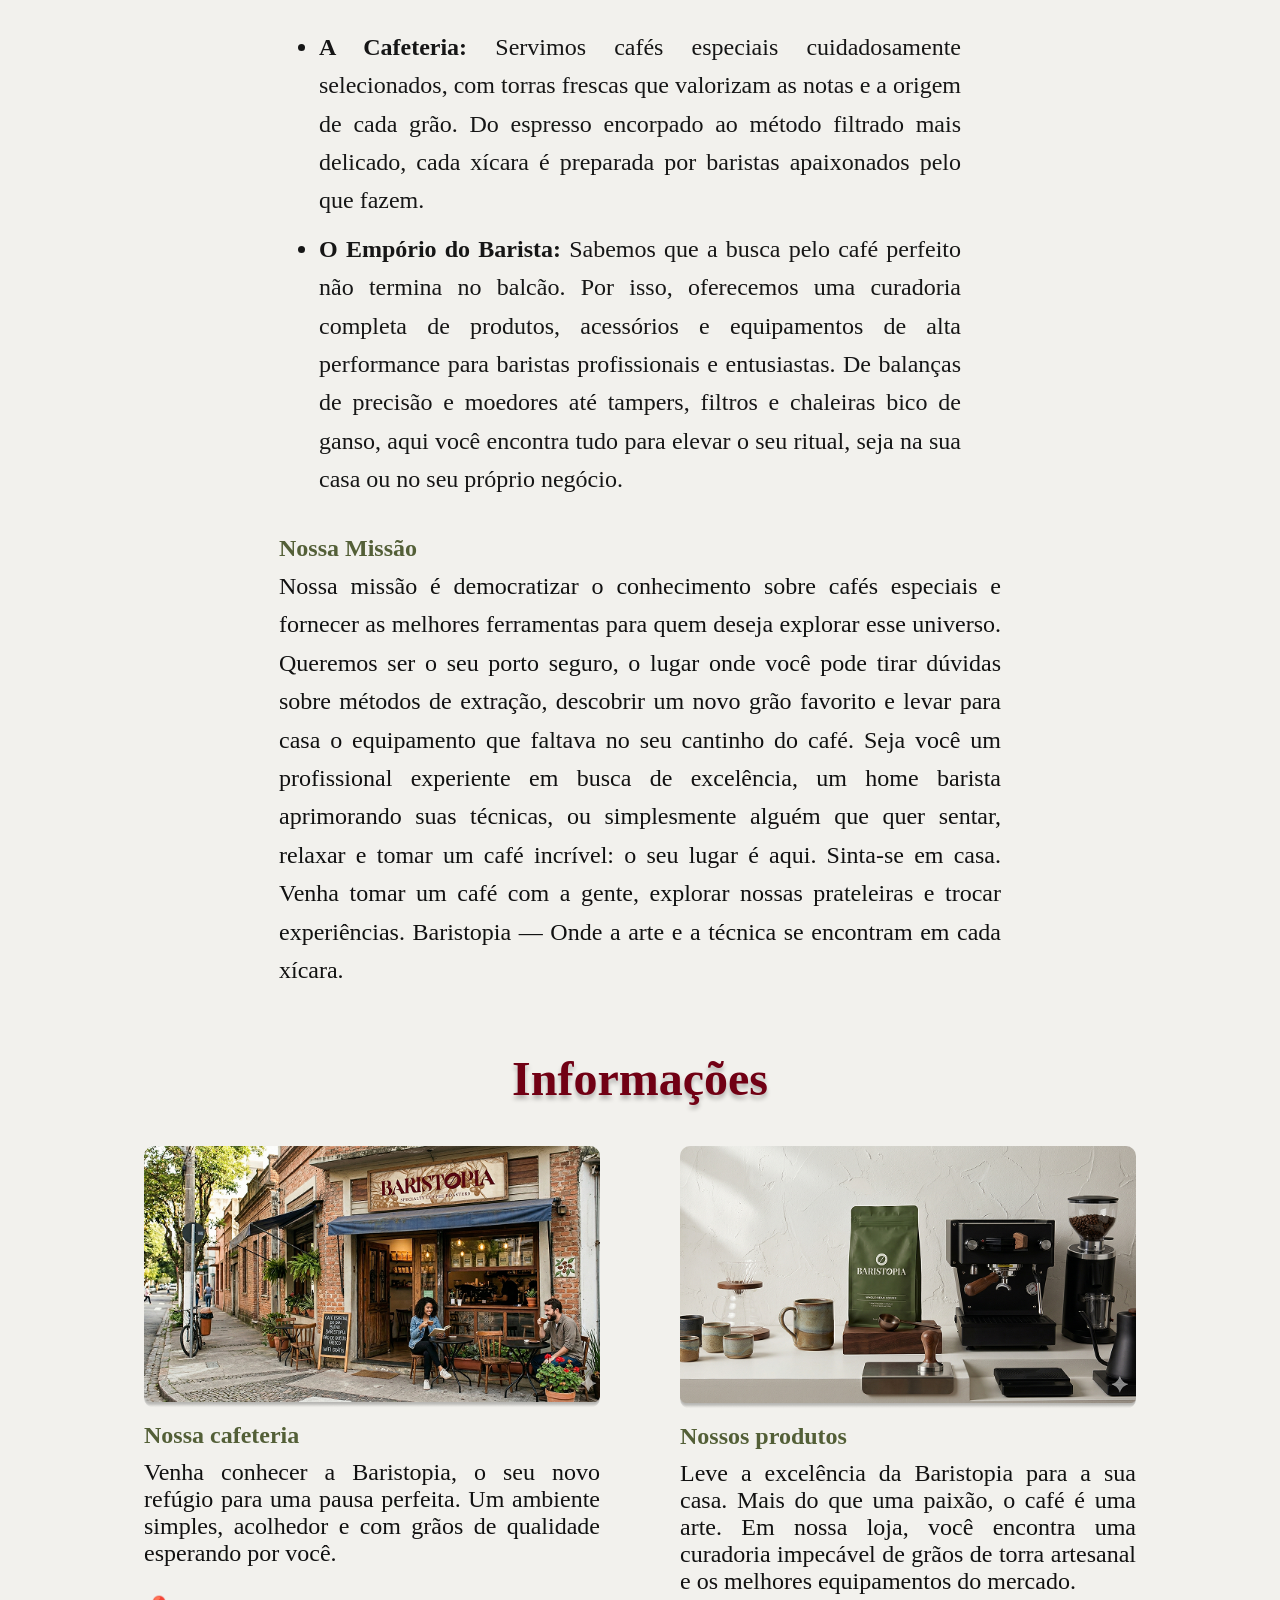
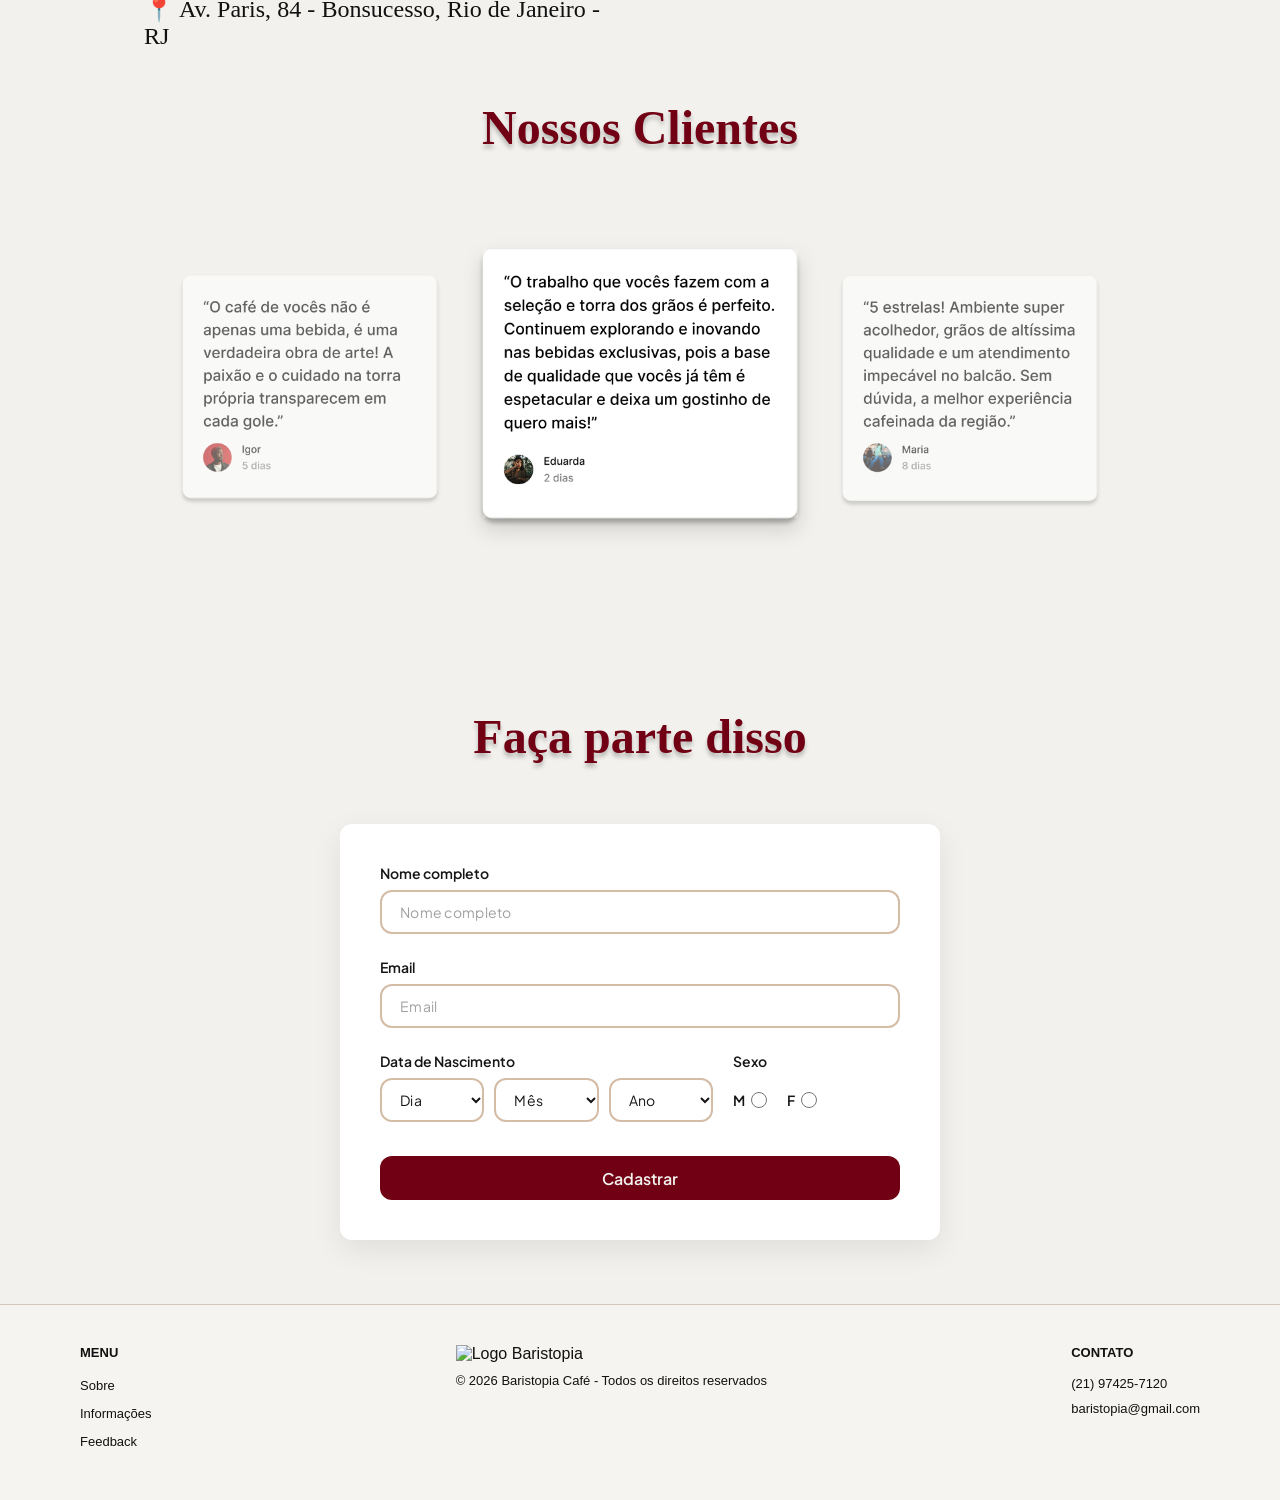
==== commit daa5889c: "teste2" ====
--- a/index.html
+++ b/index.html
@@ -174,7 +174,7 @@
     </div>
 
     <div class="coluna-rodape-marca">
-        <img src="../assets/img/logo_Baristopia.svg" alt="Logo Baristopia" class="logo">
+        <img src="../assets/img/logo_Baristopia.svg" alt="Logo Baristopia" class="logo-img">
         <p>&copy; 2026 Baristopia Café - Todos os direitos reservados</p>
     </div>
 
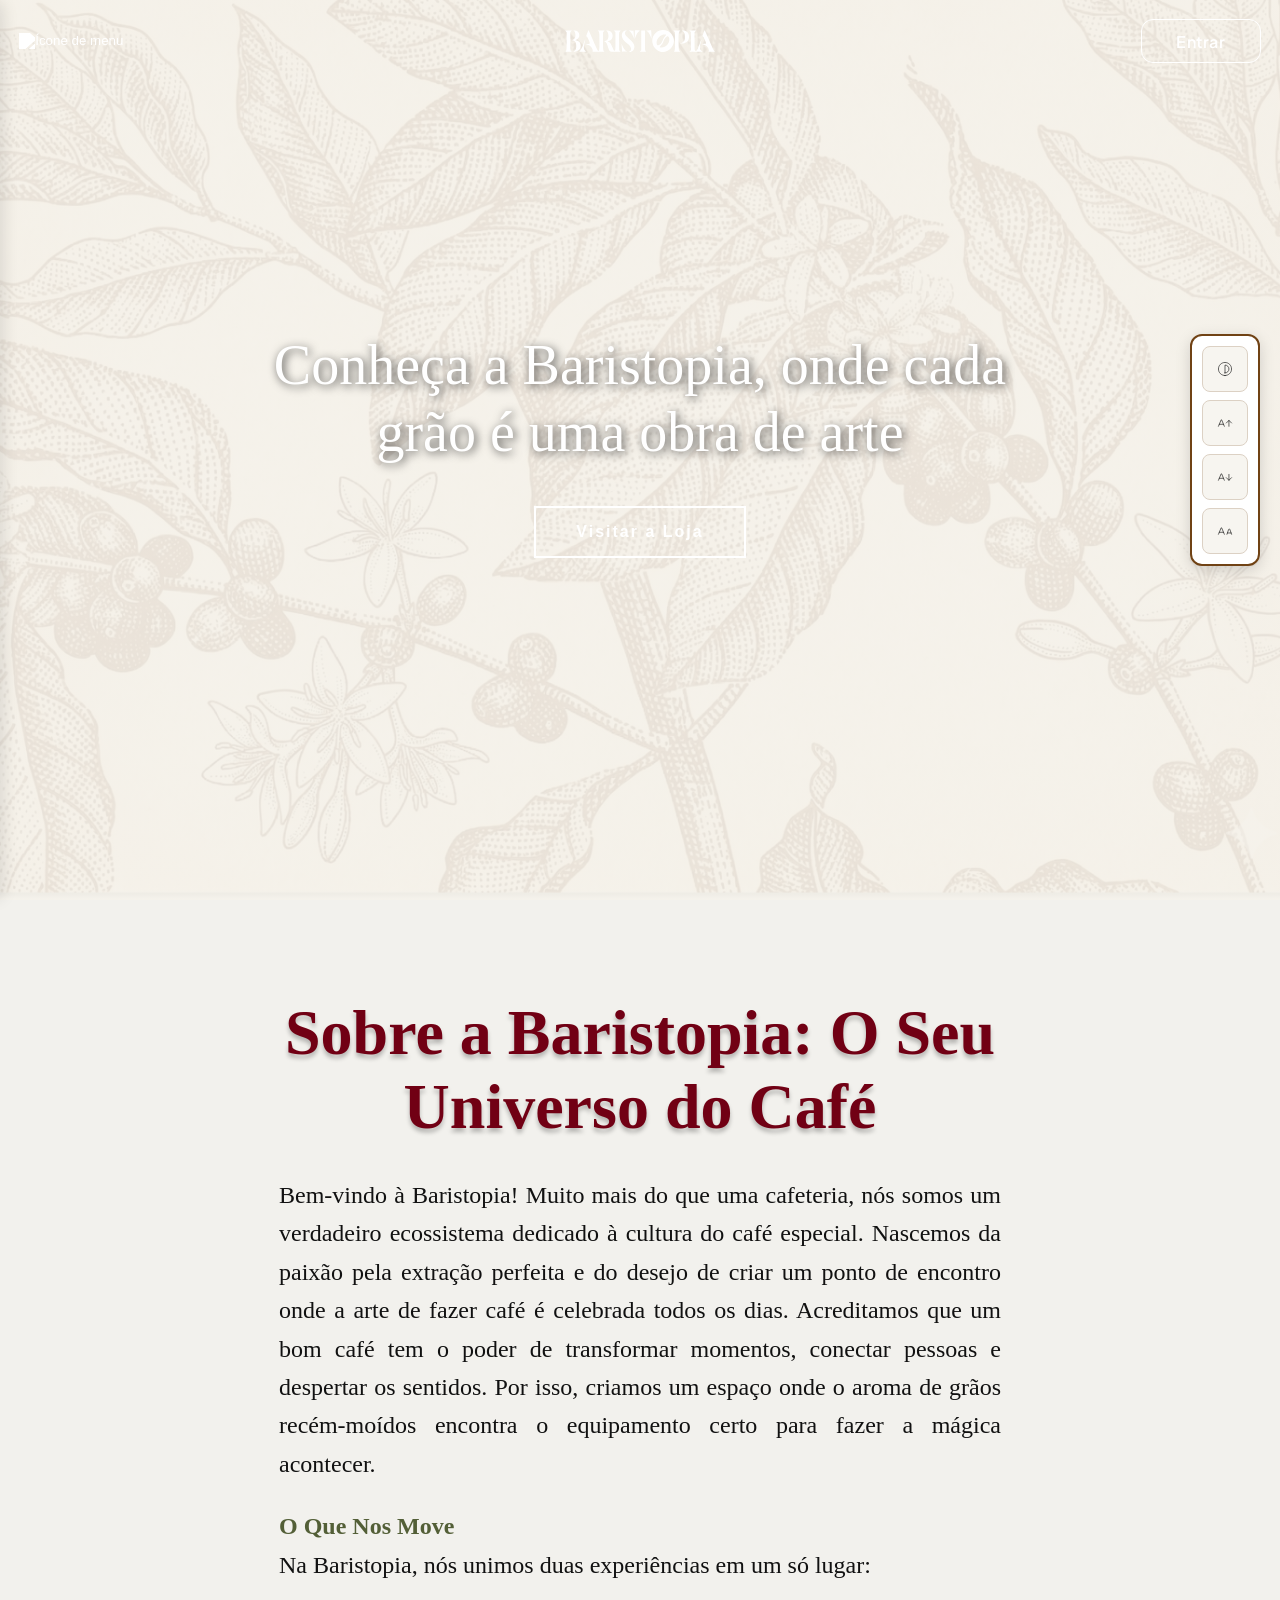
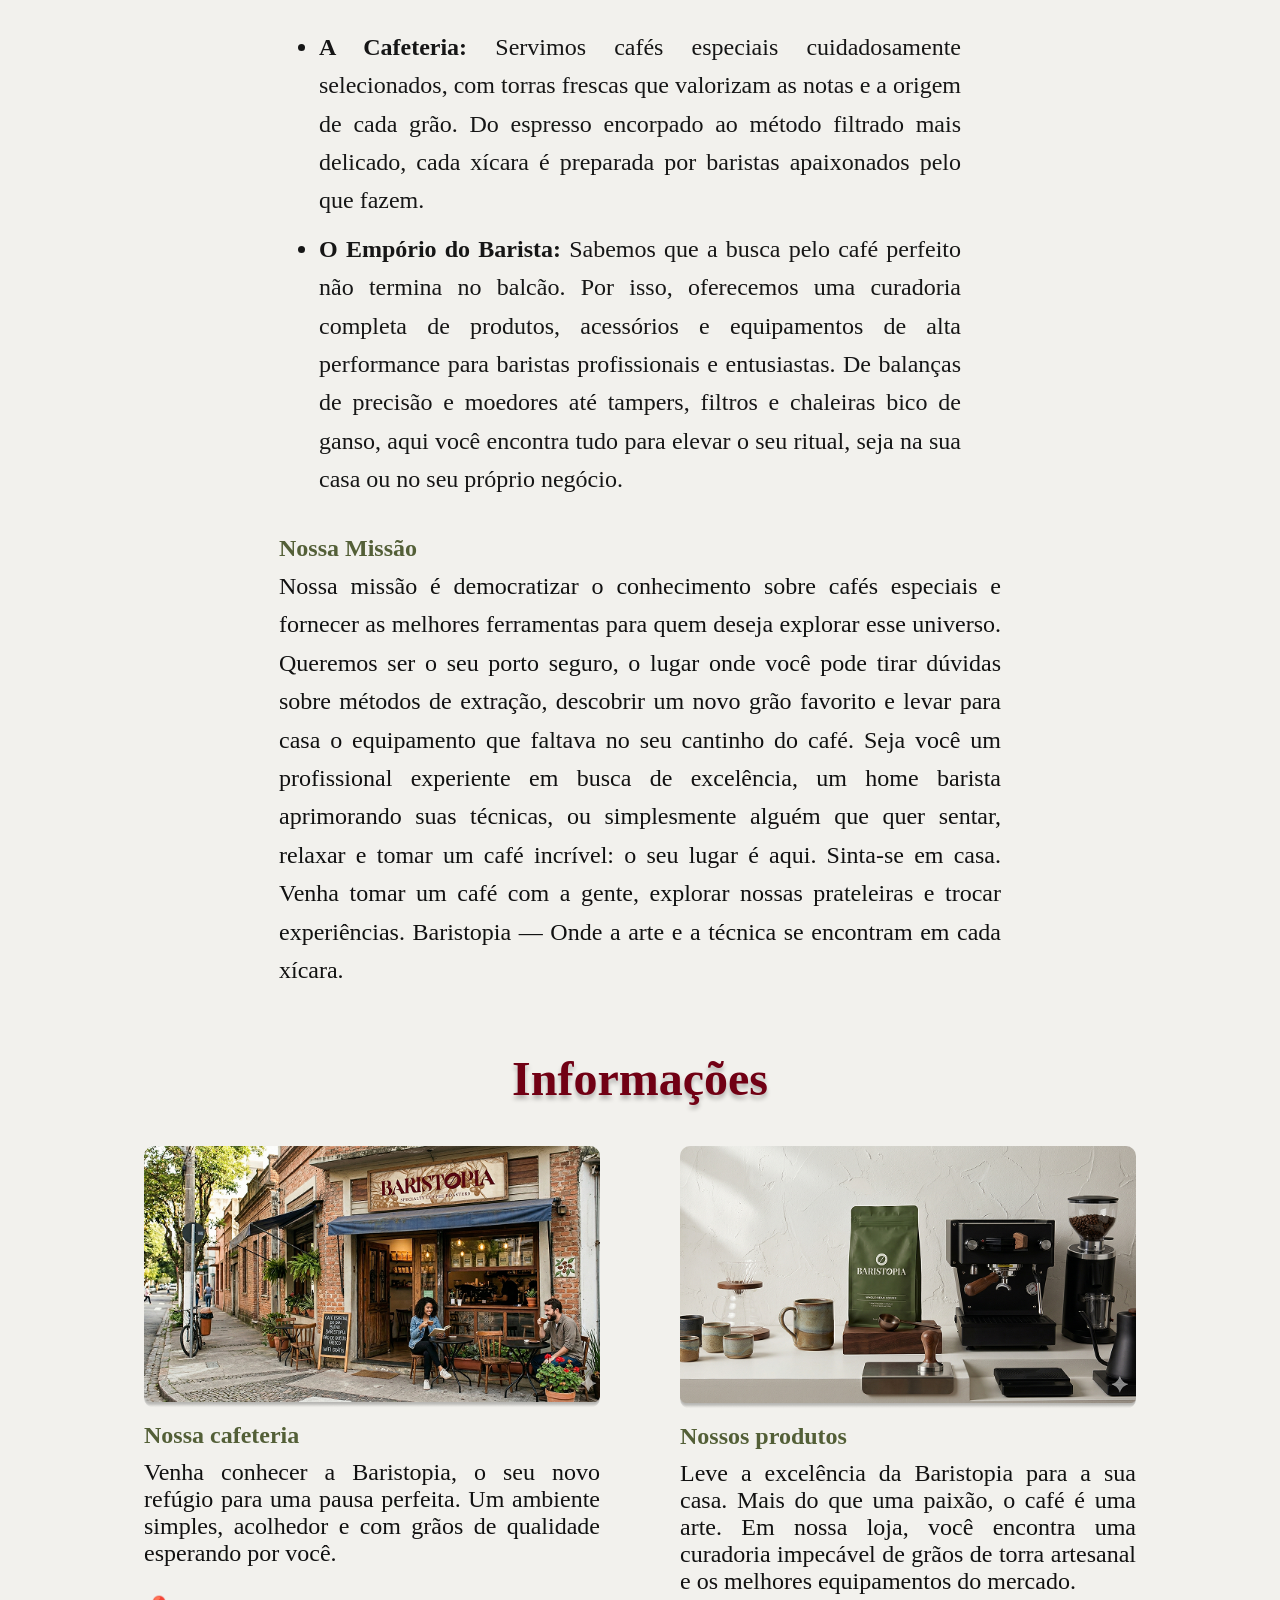
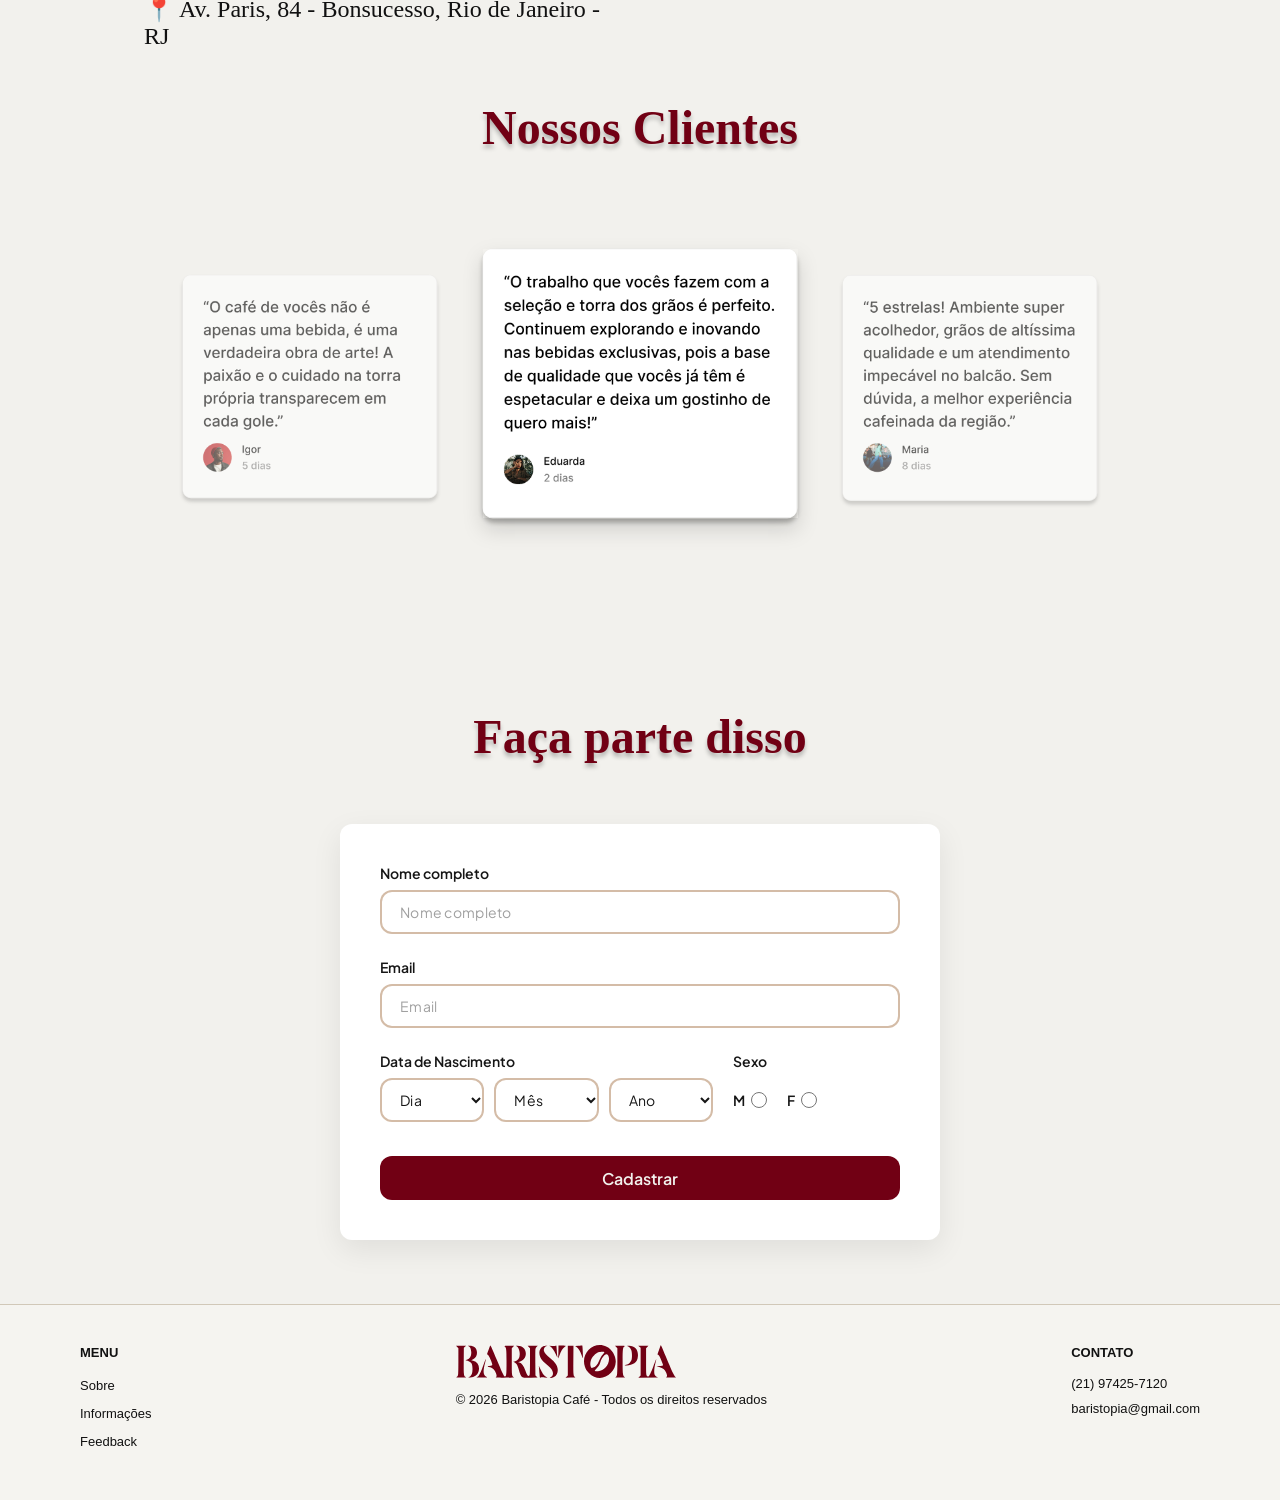
==== commit cbf1af84: "alterando logo" ====
--- a/index.html
+++ b/index.html
@@ -174,7 +174,7 @@
     </div>
 
     <div class="coluna-rodape-marca">
-        <img src="../assets/img/logo_Baristopia.svg" alt="Logo Baristopia" class="logo-img">
+        <img src="/assets/img/logo_baristopia.svg" alt="Logo Baristopia" class="logo-img">
         <p>&copy; 2026 Baristopia Café - Todos os direitos reservados</p>
     </div>
 
